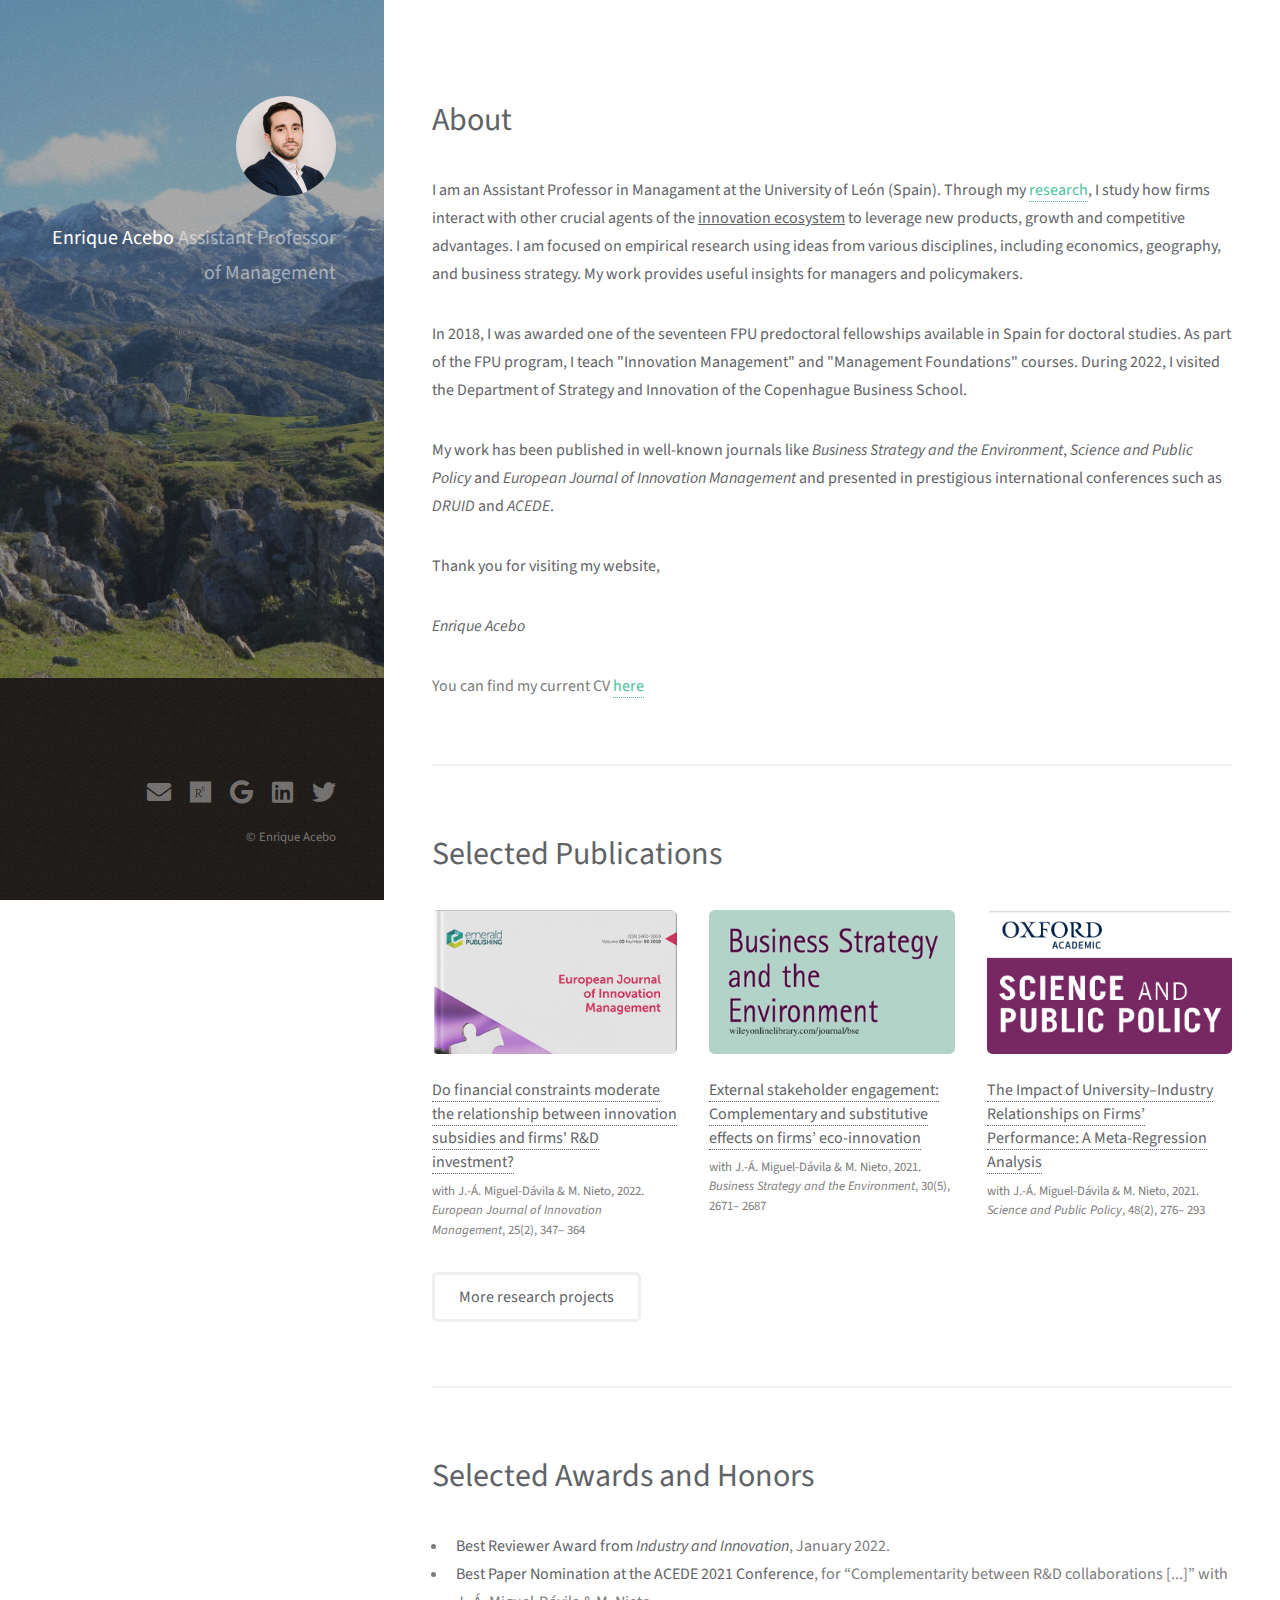
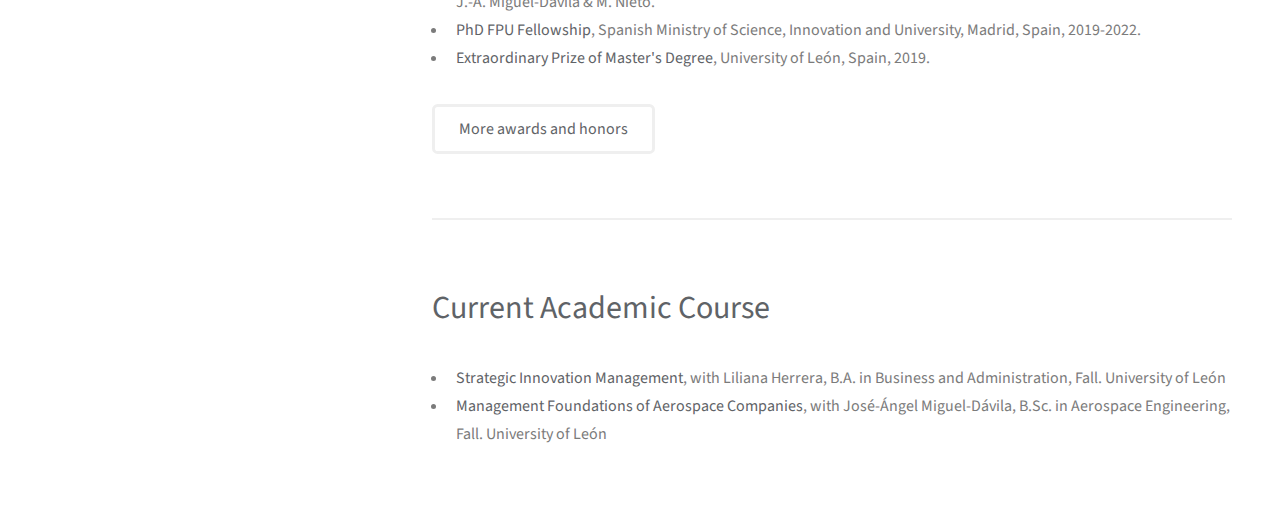
==== index.html @ 290b4e8b "test" ====
<!DOCTYPE HTML>
<!--
	Enrique Acebo's website
-->
<html>
	<head>
		<title>Enrique Acebo</title>
		<meta charset="utf-8" />
		<meta name="viewport" content="width=device-width, initial-scale=1, user-scalable=no" />
		<link rel="stylesheet" href="assets/css/main.css" />
		<meta name="google-site-verification" content="g1KPRmOjGbNd3PN791VLiEZr6ojhPoYkdKJZuO1dILE" />
	</head>

	<body class="is-preload">

		<!-- Header -->
			<header id="header">
				<div class="inner">
					<a href="#" class="image avatar"><img src="images/avatar.jpeg" alt="" /></a>
					<h1><strong>Enrique Acebo</strong><br />
						Assistant Professor of Management	</h1>
				</div>
<!--				  <nav>
						<ul style="list-style-type:none;">
					      <li><a href="#one"> About</a></li>
								<li><a href="#two"> Research</a></li>
								<li><a href="#three"> Awards</a></li>
								<li><a href="#four"> Teaching</a></li>
				    </ul>
				  </nav> -->
				</section>
			</header>

		<!-- API Almetrics-->
		<script type='text/javascript' src='https://d1bxh8uas1mnw7.cloudfront.net/assets/embed.js'>
		</script>

		<!-- Main -->
			<div id="main">

				<!-- One -->
					<section id="one">
						<h1>About</h1>
							<p><b>I am an <strong> Assistant Professor in Managament </strong>
								at the University of León (Spain).
								Through my <a href="research.html"> research</a>,
								I study how firms interact with other crucial agents of the
								<u>innovation ecosystem</u> to leverage new products,
								growth and competitive advantages. I am focused on
								empirical research using ideas from various disciplines,
								including economics, geography, and business strategy.
								My work provides useful insights for managers
								and policymakers.</p></b>

							<p><b>In 2018, I was awarded one of the seventeen FPU predoctoral
								fellowships available in Spain for doctoral studies.
								As part of the FPU program, I teach "Innovation Management"
								and "Management Foundations" courses.
								During 2022, I visited the Department of Strategy and
								Innovation of the Copenhague Business School.</p></b>

							<p><b>My work has been published in well-known journals like
								<i>Business Strategy and the Environment</i>,
								<i>Science and Public Policy</i> and
								<i>European Journal of Innovation Management</i> and
								presented in prestigious international conferences such as
								<i>DRUID</i> and <i>ACEDE</i>.</p></b>

							<p><b>Thank you for visiting my website,</p></b>
							<p></p>

							<p><strong><i>Enrique Acebo</i></strong></p>
							<p></p>

							<p>You can find my current CV
								<a href="documents/others/cv_Enrique_Acebo.pdf"> here</a>
							</p>

					</section>

				<!-- Two -->
					<section id="two">
						<h1>Selected Publications</h1>
						<div class="row">

							<article class="col-4 col-12-xsmall work-item">
									<img src="images/thumbs/ejim-318x187.png" class="image fit thumb" alt="" /></a>
								<h3><a href="https://doi.org/10.1108/EJIM-07-2020-0286">
									Do financial constraints moderate the relationship between
									innovation subsidies and firms' R&D investment?</a></h3>
								<p>with J.-Á. Miguel‐Dávila & M. Nieto, 2022.
								<i> European Journal of Innovation Management</i>,
								25(2), 347– 364
							</article>

							<article class="col-4 col-12-xsmall work-item">
								<img src="images/thumbs/bse-318x187.jpg" class="image fit thumb" alt="" /></a>
								<h3><a href="https://doi.org/10.1002/bse.2770">
								External stakeholder engagement: Complementary and substitutive
									effects on firms’ eco‐innovation</a></h3>
								<p>with J.-Á. Miguel‐Dávila & M. Nieto, 2021.
								<i> Business Strategy and the Environment</i>, 30(5), 2671– 2687
							</article>

							<article class="col-4 col-12-xsmall work-item">
									<img src="images/thumbs/spp-318x187.png" class="image fit thumb" alt="" /></a>
								<h3><a href="https://doi.org/10.1093/scipol/scab025">
									The Impact of University–Industry Relationships on Firms’
									Performance: A Meta-Regression Analysis</a></h3>
								<p>with J.-Á. Miguel‐Dávila & M. Nieto, 2021.
								<i> Science and Public Policy</i>, 48(2), 276– 293
							</article>

						</div>
						<ul class="actions">
							<li><a href="research.html" class="button"> More research projects</a></li>
						</ul>
					</section>

					<!-- THREE -->
					<section id="three">
						<h1>Selected Awards and Honors</h1>
						<ul>

							 <li><b>Best Reviewer Award from <i>Industry and Innovation</i></b>,
								 January 2022.</li>

								<li><b>Best Paper Nomination at the ACEDE 2021 Conference</b>,
									for “Complementarity between R&D collaborations [...]”
									with J.-Á. Miguel‐Dávila & M. Nieto.</li>

								<li><b>PhD FPU Fellowship</b>, Spanish Ministry of Science,
									Innovation and University, Madrid, Spain, 2019-2022.</li>

								<li><b>Extraordinary Prize of Master's Degree</b>,
									University of León, Spain, 2019.</li>

						</ul>
						<ul class="actions">
								<li><a href="awards.html" class="button"> More awards and honors</a></li>
						</ul>
					</section>

					<!-- FOUR -->
					<section id="four">
						<h1>Current Academic Course</h1>
						<ul>
							<li><b>Strategic Innovation Management</b>, with Liliana Herrera,
								B.A. in Business and Administration, Fall. University of León</li>
							<li><b>Management Foundations of Aerospace Companies</b>,
								with José-Ángel Miguel-Dávila, B.Sc. in Aerospace Engineering,
								Fall. University of León</li>
								<!--<ul class="actions">
								<li><a href="teaching.html" class="button"> More courses</a></li>
							</ul>-->
					</section>

		<!-- Footer -->
			<footer id="footer">
				<div class="inner">
					<ul class="icons">
						<li><a href="mailto:e.acebo@unileon.es" class="icon solid fa-envelope"><span class="label">Email</span></a></li>
						<li><a href="https://www.researchgate.net/profile/Enrique-Acebo" class="icon brands fa-researchgate"><span class="label">Researchgate</span></a></li>
						<li><a href="https://scholar.google.com/citations?user=7_JEALYAAAAJ&hl=en" class="icon brands fa-google"><span class="label">Google scholar</span></a></li>
						<li><a href="https://www.linkedin.com/in/eacebo?originalSubdomain=en" class="icon brands fa-linkedin"><span class="label">Linkedin</span></a></li>
						<li><a href="https://twitter.com/EnriqueAcebo_" class="icon brands fa-twitter"><span class="label">Twitter</span></a></li>
					</ul>
					<ul class="copyright">
						<li>&copy; Enrique Acebo</li>
					</ul>
				</div>

			</footer>

		<!-- Scripts -->
			<script src="assets/js/jquery.min.js"></script>
			<script src="assets/js/jquery.poptrox.min.js"></script>
			<script src="assets/js/browser.min.js"></script>
			<script src="assets/js/breakpoints.min.js"></script>
			<script src="assets/js/util.js"></script>
			<script src="assets/js/main.js"></script>

	</body>
</html>
---- assets/css/main.css ----
@import url("fontawesome-all.min.css");
@import url("https://fonts.googleapis.com/css?family=Source+Sans+Pro:400,400italic");

/*
	Strata by HTML5 UP
	html5up.net | @ajlkn
	Free for personal and commercial use under the CCA 3.0 license (html5up.net/license)
*/

html, body, div, span, applet, object,
iframe, h1, h2, h3, h4, h5, h6, p, blockquote,
pre, a, abbr, acronym, address, big, cite,
code, del, dfn, em, img, ins, kbd, q, s, samp,
small, strike, strong, sub, sup, tt, var, b,
u, i, center, dl, dt, dd, ol, ul, li, fieldset,
form, label, legend, table, caption, tbody,
tfoot, thead, tr, th, td, article, aside,
canvas, details, embed, figure, figcaption,
footer, header, hgroup, menu, nav, output, ruby,
section, summary, time, mark, audio, video {
	margin: 0;
	padding: 0;
	border: 0;
	font-size: 100%;
	font: inherit;
	vertical-align: baseline;}

article, aside, details, figcaption, figure,
footer, header, hgroup, menu, nav, section {
	display: block;}

body {
	line-height: 1;
}

ol, ul {
	list-style: none;
}

blockquote, q {
	quotes: none;
}

	blockquote:before, blockquote:after, q:before, q:after {
		content: '';
		content: none;
	}

table {
	border-collapse: collapse;
	border-spacing: 0;
}

body {
	-webkit-text-size-adjust: none;
}

mark {
	background-color: transparent;
	color: inherit;
}

input::-moz-focus-inner {
	border: 0;
	padding: 0;
}

input, select, textarea {
	-moz-appearance: none;
	-webkit-appearance: none;
	-ms-appearance: none;
	appearance: none;
}

/* Basic */

	html {
		box-sizing: border-box;
	}

	*, *:before, *:after {
		box-sizing: inherit;
	}

	body {
		background: #fff;
	}

		body.is-preload *, body.is-preload *:before, body.is-preload *:after {
			-moz-animation: none !important;
			-webkit-animation: none !important;
			-ms-animation: none !important;
			animation: none !important;
			-moz-transition: none !important;
			-webkit-transition: none !important;
			-ms-transition: none !important;
			transition: none !important;
		}

	body, input, select, textarea {
		color: #7b7b7b;
		font-family: "Source Sans Pro", Helvetica, sans-serif;
		font-size: 16pt;
		font-weight: 400;
		line-height: 1.75em;
	}

	a {
		-moz-transition: color 0.2s ease-in-out, border-color 0.2s ease-in-out;
		-webkit-transition: color 0.2s ease-in-out, border-color 0.2s ease-in-out;
		-ms-transition: color 0.2s ease-in-out, border-color 0.2s ease-in-out;
		transition: color 0.2s ease-in-out, border-color 0.2s ease-in-out;
		border-bottom: dotted 1px;
		color: #49bf9d;
		text-decoration: none;
	}

		a:hover {
			border-bottom-color: transparent;
			color: #49bf9d !important;
			text-decoration: none;
		}

	strong, b {
		color: #5f6367;
		font-weight: 400;
	}

	em, i {
		font-style: italic;
	}

	p {
		margin: 0 0 2em 0;
	}

	h1, h2, h3, h4, h5, h6 {
		color: #5f6367;
		font-weight: 400;
		line-height: 1em;
		margin: 0 0 1em 0;
	}

		h1 a, h2 a, h3 a, h4 a, h5 a, h6 a {
			color: inherit;
			text-decoration: none;
		}

	h1 {
		font-size: 2em;
		line-height: 1.5em;
	}

	h2 {
		font-size: 1.5em;
		line-height: 1.5em;
	}

	h3 {
		font-size: 1.25em;
		line-height: 1.5em;
	}

	h4 {
		font-size: 1.1em;
		line-height: 1.5em;
	}

	h5 {
		font-size: 0.9em;
		line-height: 1.5em;
	}

	h6 {
		font-size: 0.7em;
		line-height: 1.5em;
	}

	sub {
		font-size: 0.8em;
		position: relative;
		top: 0.5em;
	}

	sup {
		font-size: 0.8em;
		position: relative;
		top: -0.5em;
	}

	hr {
		border: 0;
		border-bottom: solid 2px #efefef;
		margin: 2em 0;
	}

		hr.major {
			margin: 3em 0;
		}

	blockquote {
		border-left: solid 6px #efefef;
		font-style: italic;
		margin: 0 0 2em 0;
		padding: 0.5em 0 0.5em 1.5em;
	}

	code {
		background: #f7f7f7;
		border-radius: 0.35em;
		border: solid 2px #efefef;
		font-family: "Courier New", monospace;
		font-size: 0.9em;
		margin: 0 0.25em;
		padding: 0.25em 0.65em;
	}

	pre {
		-webkit-overflow-scrolling: touch;
		font-family: "Courier New", monospace;
		font-size: 0.9em;
		margin: 0 0 2em 0;
	}

		pre code {
			display: block;
			line-height: 1.75em;
			padding: 1em 1.5em;
			overflow-x: auto;
		}

	.align-left {
		text-align: left;
	}

	.align-center {
		text-align: center;
	}

	.align-right {
		text-align: right;
	}

/* Container */

	.container {
		margin: 0 auto;
		max-width: calc(100% - 4em);
		width: 100%;
	}

		.container.xsmall {
			width: 25%;
		}

		.container.small {
			width: 50%;
		}

		.container.medium {
			width: 75%;
		}

		.container.large {
			width: 125%;
		}

		.container.xlarge {
			width: 150%;
		}

		.container.max {
			width: 100%;
		}

		@media screen and (max-width: 980px) {

			.container {
				width: 100% !important;
				max-width: 100% !important;
			}

		}

		@media screen and (max-width: 480px) {

			.container {
				max-width: calc(100% - 3em);
			}

		}

/* Row */

	.row {
		display: flex;
		flex-wrap: wrap;
		box-sizing: border-box;
		align-items: stretch;
	}

		.row > * {
			box-sizing: border-box;
		}

		.row.gtr-uniform > * > :last-child {
			margin-bottom: 0;
		}

		.row.aln-left {
			justify-content: flex-start;
		}

		.row.aln-center {
			justify-content: center;
		}

		.row.aln-right {
			justify-content: flex-end;
		}

		.row.aln-top {
			align-items: flex-start;
		}

		.row.aln-middle {
			align-items: center;
		}

		.row.aln-bottom {
			align-items: flex-end;
		}

		.row > .imp {
			order: -1;
		}

		.row > .col-1 {
			width: 8.33333%;
		}

		.row > .off-1 {
			margin-left: 8.33333%;
		}

		.row > .col-2 {
			width: 16.66667%;
		}

		.row > .off-2 {
			margin-left: 16.66667%;
		}

		.row > .col-3 {
			width: 25%;
		}

		.row > .off-3 {
			margin-left: 25%;
		}

		.row > .col-4 {
			width: 33.33333%;
		}

		.row > .off-4 {
			margin-left: 33.33333%;
		}

		.row > .col-5 {
			width: 41.66667%;
		}

		.row > .off-5 {
			margin-left: 41.66667%;
		}

		.row > .col-6 {
			width: 50%;
		}

		.row > .off-6 {
			margin-left: 50%;
		}

		.row > .col-7 {
			width: 58.33333%;
		}

		.row > .off-7 {
			margin-left: 58.33333%;
		}

		.row > .col-8 {
			width: 66.66667%;
		}

		.row > .off-8 {
			margin-left: 66.66667%;
		}

		.row > .col-9 {
			width: 75%;
		}

		.row > .off-9 {
			margin-left: 75%;
		}

		.row > .col-10 {
			width: 83.33333%;
		}

		.row > .off-10 {
			margin-left: 83.33333%;
		}

		.row > .col-11 {
			width: 91.66667%;
		}

		.row > .off-11 {
			margin-left: 91.66667%;
		}

		.row > .col-12 {
			width: 100%;
		}

		.row > .off-12 {
			margin-left: 100%;
		}

		.row.gtr-0 {
			margin-top: 0;
			margin-left: 0em;
		}

			.row.gtr-0 > * {
				padding: 0 0 0 0em;
			}

			.row.gtr-0.gtr-uniform {
				margin-top: 0em;
			}

				.row.gtr-0.gtr-uniform > * {
					padding-top: 0em;
				}

		.row.gtr-25 {
			margin-top: 0;
			margin-left: -0.625em;
		}

			.row.gtr-25 > * {
				padding: 0 0 0 0.625em;
			}

			.row.gtr-25.gtr-uniform {
				margin-top: -0.625em;
			}

				.row.gtr-25.gtr-uniform > * {
					padding-top: 0.625em;
				}

		.row.gtr-50 {
			margin-top: 0;
			margin-left: -1.25em;
		}

			.row.gtr-50 > * {
				padding: 0 0 0 1.25em;
			}

			.row.gtr-50.gtr-uniform {
				margin-top: -1.25em;
			}

				.row.gtr-50.gtr-uniform > * {
					padding-top: 1.25em;
				}

		.row {
			margin-top: 0;
			margin-left: -2.5em;
		}

			.row > * {
				padding: 0 0 0 2.5em;
			}

			.row.gtr-uniform {
				margin-top: -2.5em;
			}

				.row.gtr-uniform > * {
					padding-top: 2.5em;
				}

		.row.gtr-150 {
			margin-top: 0;
			margin-left: -3.75em;
		}

			.row.gtr-150 > * {
				padding: 0 0 0 3.75em;
			}

			.row.gtr-150.gtr-uniform {
				margin-top: -3.75em;
			}

				.row.gtr-150.gtr-uniform > * {
					padding-top: 3.75em;
				}

		.row.gtr-200 {
			margin-top: 0;
			margin-left: -5em;
		}

			.row.gtr-200 > * {
				padding: 0 0 0 5em;
			}

			.row.gtr-200.gtr-uniform {
				margin-top: -5em;
			}

				.row.gtr-200.gtr-uniform > * {
					padding-top: 5em;
				}

		@media screen and (max-width: 1800px) {

			.row {
				display: flex;
				flex-wrap: wrap;
				box-sizing: border-box;
				align-items: stretch;
			}

				.row > * {
					box-sizing: border-box;
				}

				.row.gtr-uniform > * > :last-child {
					margin-bottom: 0;
				}

				.row.aln-left {
					justify-content: flex-start;
				}

				.row.aln-center {
					justify-content: center;
				}

				.row.aln-right {
					justify-content: flex-end;
				}

				.row.aln-top {
					align-items: flex-start;
				}

				.row.aln-middle {
					align-items: center;
				}

				.row.aln-bottom {
					align-items: flex-end;
				}

				.row > .imp-xlarge {
					order: -1;
				}

				.row > .col-1-xlarge {
					width: 8.33333%;
				}

				.row > .off-1-xlarge {
					margin-left: 8.33333%;
				}

				.row > .col-2-xlarge {
					width: 16.66667%;
				}

				.row > .off-2-xlarge {
					margin-left: 16.66667%;
				}

				.row > .col-3-xlarge {
					width: 25%;
				}

				.row > .off-3-xlarge {
					margin-left: 25%;
				}

				.row > .col-4-xlarge {
					width: 33.33333%;
				}

				.row > .off-4-xlarge {
					margin-left: 33.33333%;
				}

				.row > .col-5-xlarge {
					width: 41.66667%;
				}

				.row > .off-5-xlarge {
					margin-left: 41.66667%;
				}

				.row > .col-6-xlarge {
					width: 50%;
				}

				.row > .off-6-xlarge {
					margin-left: 50%;
				}

				.row > .col-7-xlarge {
					width: 58.33333%;
				}

				.row > .off-7-xlarge {
					margin-left: 58.33333%;
				}

				.row > .col-8-xlarge {
					width: 66.66667%;
				}

				.row > .off-8-xlarge {
					margin-left: 66.66667%;
				}

				.row > .col-9-xlarge {
					width: 75%;
				}

				.row > .off-9-xlarge {
					margin-left: 75%;
				}

				.row > .col-10-xlarge {
					width: 83.33333%;
				}

				.row > .off-10-xlarge {
					margin-left: 83.33333%;
				}

				.row > .col-11-xlarge {
					width: 91.66667%;
				}

				.row > .off-11-xlarge {
					margin-left: 91.66667%;
				}

				.row > .col-12-xlarge {
					width: 100%;
				}

				.row > .off-12-xlarge {
					margin-left: 100%;
				}

				.row.gtr-0 {
					margin-top: 0;
					margin-left: 0em;
				}

					.row.gtr-0 > * {
						padding: 0 0 0 0em;
					}

					.row.gtr-0.gtr-uniform {
						margin-top: 0em;
					}

						.row.gtr-0.gtr-uniform > * {
							padding-top: 0em;
						}

				.row.gtr-25 {
					margin-top: 0;
					margin-left: -0.625em;
				}

					.row.gtr-25 > * {
						padding: 0 0 0 0.625em;
					}

					.row.gtr-25.gtr-uniform {
						margin-top: -0.625em;
					}

						.row.gtr-25.gtr-uniform > * {
							padding-top: 0.625em;
						}

				.row.gtr-50 {
					margin-top: 0;
					margin-left: -1.25em;
				}

					.row.gtr-50 > * {
						padding: 0 0 0 1.25em;
					}

					.row.gtr-50.gtr-uniform {
						margin-top: -1.25em;
					}

						.row.gtr-50.gtr-uniform > * {
							padding-top: 1.25em;
						}

				.row {
					margin-top: 0;
					margin-left: -2.5em;
				}

					.row > * {
						padding: 0 0 0 2.5em;
					}

					.row.gtr-uniform {
						margin-top: -2.5em;
					}

						.row.gtr-uniform > * {
							padding-top: 2.5em;
						}

				.row.gtr-150 {
					margin-top: 0;
					margin-left: -3.75em;
				}

					.row.gtr-150 > * {
						padding: 0 0 0 3.75em;
					}

					.row.gtr-150.gtr-uniform {
						margin-top: -3.75em;
					}

						.row.gtr-150.gtr-uniform > * {
							padding-top: 3.75em;
						}

				.row.gtr-200 {
					margin-top: 0;
					margin-left: -5em;
				}

					.row.gtr-200 > * {
						padding: 0 0 0 5em;
					}

					.row.gtr-200.gtr-uniform {
						margin-top: -5em;
					}

						.row.gtr-200.gtr-uniform > * {
							padding-top: 5em;
						}

		}

		@media screen and (max-width: 1280px) {

			.row {
				display: flex;
				flex-wrap: wrap;
				box-sizing: border-box;
				align-items: stretch;
			}

				.row > * {
					box-sizing: border-box;
				}

				.row.gtr-uniform > * > :last-child {
					margin-bottom: 0;
				}

				.row.aln-left {
					justify-content: flex-start;
				}

				.row.aln-center {
					justify-content: center;
				}

				.row.aln-right {
					justify-content: flex-end;
				}

				.row.aln-top {
					align-items: flex-start;
				}

				.row.aln-middle {
					align-items: center;
				}

				.row.aln-bottom {
					align-items: flex-end;
				}

				.row > .imp-large {
					order: -1;
				}

				.row > .col-1-large {
					width: 8.33333%;
				}

				.row > .off-1-large {
					margin-left: 8.33333%;
				}

				.row > .col-2-large {
					width: 16.66667%;
				}

				.row > .off-2-large {
					margin-left: 16.66667%;
				}

				.row > .col-3-large {
					width: 25%;
				}

				.row > .off-3-large {
					margin-left: 25%;
				}

				.row > .col-4-large {
					width: 33.33333%;
				}

				.row > .off-4-large {
					margin-left: 33.33333%;
				}

				.row > .col-5-large {
					width: 41.66667%;
				}

				.row > .off-5-large {
					margin-left: 41.66667%;
				}

				.row > .col-6-large {
					width: 50%;
				}

				.row > .off-6-large {
					margin-left: 50%;
				}

				.row > .col-7-large {
					width: 58.33333%;
				}

				.row > .off-7-large {
					margin-left: 58.33333%;
				}

				.row > .col-8-large {
					width: 66.66667%;
				}

				.row > .off-8-large {
					margin-left: 66.66667%;
				}

				.row > .col-9-large {
					width: 75%;
				}

				.row > .off-9-large {
					margin-left: 75%;
				}

				.row > .col-10-large {
					width: 83.33333%;
				}

				.row > .off-10-large {
					margin-left: 83.33333%;
				}

				.row > .col-11-large {
					width: 91.66667%;
				}

				.row > .off-11-large {
					margin-left: 91.66667%;
				}

				.row > .col-12-large {
					width: 100%;
				}

				.row > .off-12-large {
					margin-left: 100%;
				}

				.row.gtr-0 {
					margin-top: 0;
					margin-left: 0em;
				}

					.row.gtr-0 > * {
						padding: 0 0 0 0em;
					}

					.row.gtr-0.gtr-uniform {
						margin-top: 0em;
					}

						.row.gtr-0.gtr-uniform > * {
							padding-top: 0em;
						}

				.row.gtr-25 {
					margin-top: 0;
					margin-left: -0.5em;
				}

					.row.gtr-25 > * {
						padding: 0 0 0 0.5em;
					}

					.row.gtr-25.gtr-uniform {
						margin-top: -0.5em;
					}

						.row.gtr-25.gtr-uniform > * {
							padding-top: 0.5em;
						}

				.row.gtr-50 {
					margin-top: 0;
					margin-left: -1em;
				}

					.row.gtr-50 > * {
						padding: 0 0 0 1em;
					}

					.row.gtr-50.gtr-uniform {
						margin-top: -1em;
					}

						.row.gtr-50.gtr-uniform > * {
							padding-top: 1em;
						}

				.row {
					margin-top: 0;
					margin-left: -2em;
				}

					.row > * {
						padding: 0 0 0 2em;
					}

					.row.gtr-uniform {
						margin-top: -2em;
					}

						.row.gtr-uniform > * {
							padding-top: 2em;
						}

				.row.gtr-150 {
					margin-top: 0;
					margin-left: -3em;
				}

					.row.gtr-150 > * {
						padding: 0 0 0 3em;
					}

					.row.gtr-150.gtr-uniform {
						margin-top: -3em;
					}

						.row.gtr-150.gtr-uniform > * {
							padding-top: 3em;
						}

				.row.gtr-200 {
					margin-top: 0;
					margin-left: -4em;
				}

					.row.gtr-200 > * {
						padding: 0 0 0 4em;
					}

					.row.gtr-200.gtr-uniform {
						margin-top: -4em;
					}

						.row.gtr-200.gtr-uniform > * {
							padding-top: 4em;
						}

		}

		@media screen and (max-width: 980px) {

			.row {
				display: flex;
				flex-wrap: wrap;
				box-sizing: border-box;
				align-items: stretch;
			}

				.row > * {
					box-sizing: border-box;
				}

				.row.gtr-uniform > * > :last-child {
					margin-bottom: 0;
				}

				.row.aln-left {
					justify-content: flex-start;
				}

				.row.aln-center {
					justify-content: center;
				}

				.row.aln-right {
					justify-content: flex-end;
				}

				.row.aln-top {
					align-items: flex-start;
				}

				.row.aln-middle {
					align-items: center;
				}

				.row.aln-bottom {
					align-items: flex-end;
				}

				.row > .imp-medium {
					order: -1;
				}

				.row > .col-1-medium {
					width: 8.33333%;
				}

				.row > .off-1-medium {
					margin-left: 8.33333%;
				}

				.row > .col-2-medium {
					width: 16.66667%;
				}

				.row > .off-2-medium {
					margin-left: 16.66667%;
				}

				.row > .col-3-medium {
					width: 25%;
				}

				.row > .off-3-medium {
					margin-left: 25%;
				}

				.row > .col-4-medium {
					width: 33.33333%;
				}

				.row > .off-4-medium {
					margin-left: 33.33333%;
				}

				.row > .col-5-medium {
					width: 41.66667%;
				}

				.row > .off-5-medium {
					margin-left: 41.66667%;
				}

				.row > .col-6-medium {
					width: 50%;
				}

				.row > .off-6-medium {
					margin-left: 50%;
				}

				.row > .col-7-medium {
					width: 58.33333%;
				}

				.row > .off-7-medium {
					margin-left: 58.33333%;
				}

				.row > .col-8-medium {
					width: 66.66667%;
				}

				.row > .off-8-medium {
					margin-left: 66.66667%;
				}

				.row > .col-9-medium {
					width: 75%;
				}

				.row > .off-9-medium {
					margin-left: 75%;
				}

				.row > .col-10-medium {
					width: 83.33333%;
				}

				.row > .off-10-medium {
					margin-left: 83.33333%;
				}

				.row > .col-11-medium {
					width: 91.66667%;
				}

				.row > .off-11-medium {
					margin-left: 91.66667%;
				}

				.row > .col-12-medium {
					width: 100%;
				}

				.row > .off-12-medium {
					margin-left: 100%;
				}

				.row.gtr-0 {
					margin-top: 0;
					margin-left: 0em;
				}

					.row.gtr-0 > * {
						padding: 0 0 0 0em;
					}

					.row.gtr-0.gtr-uniform {
						margin-top: 0em;
					}

						.row.gtr-0.gtr-uniform > * {
							padding-top: 0em;
						}

				.row.gtr-25 {
					margin-top: 0;
					margin-left: -0.5em;
				}

					.row.gtr-25 > * {
						padding: 0 0 0 0.5em;
					}

					.row.gtr-25.gtr-uniform {
						margin-top: -0.5em;
					}

						.row.gtr-25.gtr-uniform > * {
							padding-top: 0.5em;
						}

				.row.gtr-50 {
					margin-top: 0;
					margin-left: -1em;
				}

					.row.gtr-50 > * {
						padding: 0 0 0 1em;
					}

					.row.gtr-50.gtr-uniform {
						margin-top: -1em;
					}

						.row.gtr-50.gtr-uniform > * {
							padding-top: 1em;
						}

				.row {
					margin-top: 0;
					margin-left: -2em;
				}

					.row > * {
						padding: 0 0 0 2em;
					}

					.row.gtr-uniform {
						margin-top: -2em;
					}

						.row.gtr-uniform > * {
							padding-top: 2em;
						}

				.row.gtr-150 {
					margin-top: 0;
					margin-left: -3em;
				}

					.row.gtr-150 > * {
						padding: 0 0 0 3em;
					}

					.row.gtr-150.gtr-uniform {
						margin-top: -3em;
					}

						.row.gtr-150.gtr-uniform > * {
							padding-top: 3em;
						}

				.row.gtr-200 {
					margin-top: 0;
					margin-left: -4em;
				}

					.row.gtr-200 > * {
						padding: 0 0 0 4em;
					}

					.row.gtr-200.gtr-uniform {
						margin-top: -4em;
					}

						.row.gtr-200.gtr-uniform > * {
							padding-top: 4em;
						}

		}

		@media screen and (max-width: 736px) {

			.row {
				display: flex;
				flex-wrap: wrap;
				box-sizing: border-box;
				align-items: stretch;
			}

				.row > * {
					box-sizing: border-box;
				}

				.row.gtr-uniform > * > :last-child {
					margin-bottom: 0;
				}

				.row.aln-left {
					justify-content: flex-start;
				}

				.row.aln-center {
					justify-content: center;
				}

				.row.aln-right {
					justify-content: flex-end;
				}

				.row.aln-top {
					align-items: flex-start;
				}

				.row.aln-middle {
					align-items: center;
				}

				.row.aln-bottom {
					align-items: flex-end;
				}

				.row > .imp-small {
					order: -1;
				}

				.row > .col-1-small {
					width: 8.33333%;
				}

				.row > .off-1-small {
					margin-left: 8.33333%;
				}

				.row > .col-2-small {
					width: 16.66667%;
				}

				.row > .off-2-small {
					margin-left: 16.66667%;
				}

				.row > .col-3-small {
					width: 25%;
				}

				.row > .off-3-small {
					margin-left: 25%;
				}

				.row > .col-4-small {
					width: 33.33333%;
				}

				.row > .off-4-small {
					margin-left: 33.33333%;
				}

				.row > .col-5-small {
					width: 41.66667%;
				}

				.row > .off-5-small {
					margin-left: 41.66667%;
				}

				.row > .col-6-small {
					width: 50%;
				}

				.row > .off-6-small {
					margin-left: 50%;
				}

				.row > .col-7-small {
					width: 58.33333%;
				}

				.row > .off-7-small {
					margin-left: 58.33333%;
				}

				.row > .col-8-small {
					width: 66.66667%;
				}

				.row > .off-8-small {
					margin-left: 66.66667%;
				}

				.row > .col-9-small {
					width: 75%;
				}

				.row > .off-9-small {
					margin-left: 75%;
				}

				.row > .col-10-small {
					width: 83.33333%;
				}

				.row > .off-10-small {
					margin-left: 83.33333%;
				}

				.row > .col-11-small {
					width: 91.66667%;
				}

				.row > .off-11-small {
					margin-left: 91.66667%;
				}

				.row > .col-12-small {
					width: 100%;
				}

				.row > .off-12-small {
					margin-left: 100%;
				}

				.row.gtr-0 {
					margin-top: 0;
					margin-left: 0em;
				}

					.row.gtr-0 > * {
						padding: 0 0 0 0em;
					}

					.row.gtr-0.gtr-uniform {
						margin-top: 0em;
					}

						.row.gtr-0.gtr-uniform > * {
							padding-top: 0em;
						}

				.row.gtr-25 {
					margin-top: 0;
					margin-left: -0.375em;
				}

					.row.gtr-25 > * {
						padding: 0 0 0 0.375em;
					}

					.row.gtr-25.gtr-uniform {
						margin-top: -0.375em;
					}

						.row.gtr-25.gtr-uniform > * {
							padding-top: 0.375em;
						}

				.row.gtr-50 {
					margin-top: 0;
					margin-left: -0.75em;
				}

					.row.gtr-50 > * {
						padding: 0 0 0 0.75em;
					}

					.row.gtr-50.gtr-uniform {
						margin-top: -0.75em;
					}

						.row.gtr-50.gtr-uniform > * {
							padding-top: 0.75em;
						}

				.row {
					margin-top: 0;
					margin-left: -1.5em;
				}

					.row > * {
						padding: 0 0 0 1.5em;
					}

					.row.gtr-uniform {
						margin-top: -1.5em;
					}

						.row.gtr-uniform > * {
							padding-top: 1.5em;
						}

				.row.gtr-150 {
					margin-top: 0;
					margin-left: -2.25em;
				}

					.row.gtr-150 > * {
						padding: 0 0 0 2.25em;
					}

					.row.gtr-150.gtr-uniform {
						margin-top: -2.25em;
					}

						.row.gtr-150.gtr-uniform > * {
							padding-top: 2.25em;
						}

				.row.gtr-200 {
					margin-top: 0;
					margin-left: -3em;
				}

					.row.gtr-200 > * {
						padding: 0 0 0 3em;
					}

					.row.gtr-200.gtr-uniform {
						margin-top: -3em;
					}

						.row.gtr-200.gtr-uniform > * {
							padding-top: 3em;
						}

		}

		@media screen and (max-width: 480px) {

			.row {
				display: flex;
				flex-wrap: wrap;
				box-sizing: border-box;
				align-items: stretch;
			}

				.row > * {
					box-sizing: border-box;
				}

				.row.gtr-uniform > * > :last-child {
					margin-bottom: 0;
				}

				.row.aln-left {
					justify-content: flex-start;
				}

				.row.aln-center {
					justify-content: center;
				}

				.row.aln-right {
					justify-content: flex-end;
				}

				.row.aln-top {
					align-items: flex-start;
				}

				.row.aln-middle {
					align-items: center;
				}

				.row.aln-bottom {
					align-items: flex-end;
				}

				.row > .imp-xsmall {
					order: -1;
				}

				.row > .col-1-xsmall {
					width: 8.33333%;
				}

				.row > .off-1-xsmall {
					margin-left: 8.33333%;
				}

				.row > .col-2-xsmall {
					width: 16.66667%;
				}

				.row > .off-2-xsmall {
					margin-left: 16.66667%;
				}

				.row > .col-3-xsmall {
					width: 25%;
				}

				.row > .off-3-xsmall {
					margin-left: 25%;
				}

				.row > .col-4-xsmall {
					width: 33.33333%;
				}

				.row > .off-4-xsmall {
					margin-left: 33.33333%;
				}

				.row > .col-5-xsmall {
					width: 41.66667%;
				}

				.row > .off-5-xsmall {
					margin-left: 41.66667%;
				}

				.row > .col-6-xsmall {
					width: 50%;
				}

				.row > .off-6-xsmall {
					margin-left: 50%;
				}

				.row > .col-7-xsmall {
					width: 58.33333%;
				}

				.row > .off-7-xsmall {
					margin-left: 58.33333%;
				}

				.row > .col-8-xsmall {
					width: 66.66667%;
				}

				.row > .off-8-xsmall {
					margin-left: 66.66667%;
				}

				.row > .col-9-xsmall {
					width: 75%;
				}

				.row > .off-9-xsmall {
					margin-left: 75%;
				}

				.row > .col-10-xsmall {
					width: 83.33333%;
				}

				.row > .off-10-xsmall {
					margin-left: 83.33333%;
				}

				.row > .col-11-xsmall {
					width: 91.66667%;
				}

				.row > .off-11-xsmall {
					margin-left: 91.66667%;
				}

				.row > .col-12-xsmall {
					width: 100%;
				}

				.row > .off-12-xsmall {
					margin-left: 100%;
				}

				.row.gtr-0 {
					margin-top: 0;
					margin-left: 0em;
				}

					.row.gtr-0 > * {
						padding: 0 0 0 0em;
					}

					.row.gtr-0.gtr-uniform {
						margin-top: 0em;
					}

						.row.gtr-0.gtr-uniform > * {
							padding-top: 0em;
						}

				.row.gtr-25 {
					margin-top: 0;
					margin-left: -0.375em;
				}

					.row.gtr-25 > * {
						padding: 0 0 0 0.375em;
					}

					.row.gtr-25.gtr-uniform {
						margin-top: -0.375em;
					}

						.row.gtr-25.gtr-uniform > * {
							padding-top: 0.375em;
						}

				.row.gtr-50 {
					margin-top: 0;
					margin-left: -0.75em;
				}

					.row.gtr-50 > * {
						padding: 0 0 0 0.75em;
					}

					.row.gtr-50.gtr-uniform {
						margin-top: -0.75em;
					}

						.row.gtr-50.gtr-uniform > * {
							padding-top: 0.75em;
						}

				.row {
					margin-top: 0;
					margin-left: -1.5em;
				}

					.row > * {
						padding: 0 0 0 1.5em;
					}

					.row.gtr-uniform {
						margin-top: -1.5em;
					}

						.row.gtr-uniform > * {
							padding-top: 1.5em;
						}

				.row.gtr-150 {
					margin-top: 0;
					margin-left: -2.25em;
				}

					.row.gtr-150 > * {
						padding: 0 0 0 2.25em;
					}

					.row.gtr-150.gtr-uniform {
						margin-top: -2.25em;
					}

						.row.gtr-150.gtr-uniform > * {
							padding-top: 2.25em;
						}

				.row.gtr-200 {
					margin-top: 0;
					margin-left: -3em;
				}

					.row.gtr-200 > * {
						padding: 0 0 0 3em;
					}

					.row.gtr-200.gtr-uniform {
						margin-top: -3em;
					}

						.row.gtr-200.gtr-uniform > * {
							padding-top: 3em;
						}

		}

/* Section/Article */

	section.special, article.special {
		text-align: center;
	}

	header p {
		color: #b2b2b2;
		position: relative;
		margin: 0 0 1.5em 0;
	}

	header h2 + p {
		font-size: 1.25em;
		margin-top: -1em;
		line-height: 1.5em;
	}

	header h3 + p {
		font-size: 1.1em;
		margin-top: -0.8em;
		line-height: 1.5em;
	}

	header h4 + p,
	header h5 + p,
	header h6 + p {
		font-size: 0.9em;
		margin-top: -0.6em;
		line-height: 1.5em;
	}

	header.major h2 {
		font-size: 2em;
	}

/* Form */

	form {
		margin: 0 0 2em 0;
	}

	label {
		color: #5f6367;
		display: block;
		font-size: 0.9em;
		font-weight: 400;
		margin: 0 0 1em 0;
	}

	input[type="text"],
	input[type="password"],
	input[type="email"],
	select,
	textarea {
		-moz-appearance: none;
		-webkit-appearance: none;
		-ms-appearance: none;
		appearance: none;
		background: #f7f7f7;
		border-radius: 0.35em;
		border: solid 2px transparent;
		color: inherit;
		display: block;
		outline: 0;
		padding: 0 0.75em;
		text-decoration: none;
		width: 100%;
	}

		input[type="text"]:invalid,
		input[type="password"]:invalid,
		input[type="email"]:invalid,
		select:invalid,
		textarea:invalid {
			box-shadow: none;
		}

		input[type="text"]:focus,
		input[type="password"]:focus,
		input[type="email"]:focus,
		select:focus,
		textarea:focus {
			border-color: #49bf9d;
		}

	select {
		background-image: url("data:image/svg+xml;charset=utf8,%3Csvg xmlns='http://www.w3.org/2000/svg' width='40' height='40' preserveAspectRatio='none' viewBox='0 0 40 40'%3E%3Cpath d='M9.4,12.3l10.4,10.4l10.4-10.4c0.2-0.2,0.5-0.4,0.9-0.4c0.3,0,0.6,0.1,0.9,0.4l3.3,3.3c0.2,0.2,0.4,0.5,0.4,0.9 c0,0.4-0.1,0.6-0.4,0.9L20.7,31.9c-0.2,0.2-0.5,0.4-0.9,0.4c-0.3,0-0.6-0.1-0.9-0.4L4.3,17.3c-0.2-0.2-0.4-0.5-0.4-0.9 c0-0.4,0.1-0.6,0.4-0.9l3.3-3.3c0.2-0.2,0.5-0.4,0.9-0.4S9.1,12.1,9.4,12.3z' fill='%23dfdfdf' /%3E%3C/svg%3E");
		background-size: 1.25rem;
		background-repeat: no-repeat;
		background-position: calc(100% - 1rem) center;
		height: 2.75em;
		padding-right: 2.75em;
		text-overflow: ellipsis;
	}

		select option {
			color: #5f6367;
			background: #fff;
		}

		select:focus::-ms-value {
			background-color: transparent;
		}

		select::-ms-expand {
			display: none;
		}

	input[type="text"],
	input[type="password"],
	input[type="email"],
	select {
		height: 2.75em;
	}

	textarea {
		padding: 0.75em;
	}

	input[type="checkbox"],
	input[type="radio"] {
		-moz-appearance: none;
		-webkit-appearance: none;
		-ms-appearance: none;
		appearance: none;
		display: block;
		float: left;
		margin-right: -2em;
		opacity: 0;
		width: 1em;
		z-index: -1;
	}

		input[type="checkbox"] + label,
		input[type="radio"] + label {
			text-decoration: none;
			color: #7b7b7b;
			cursor: pointer;
			display: inline-block;
			font-size: 1em;
			font-weight: 400;
			padding-left: 2.4em;
			padding-right: 0.75em;
			position: relative;
		}

			input[type="checkbox"] + label:before,
			input[type="radio"] + label:before {
				-moz-osx-font-smoothing: grayscale;
				-webkit-font-smoothing: antialiased;
				display: inline-block;
				font-style: normal;
				font-variant: normal;
				text-rendering: auto;
				line-height: 1;
				text-transform: none !important;
				font-family: 'Font Awesome 5 Free';
				font-weight: 900;
			}

			input[type="checkbox"] + label:before,
			input[type="radio"] + label:before {
				background: #f7f7f7;
				border-radius: 0.35em;
				border: solid 2px transparent;
				content: '';
				display: inline-block;
				font-size: 0.8em;
				height: 2.0625em;
				left: 0;
				line-height: 1.85625em;
				position: absolute;
				text-align: center;
				top: 0;
				width: 2.0625em;
			}

		input[type="checkbox"]:checked + label:before,
		input[type="radio"]:checked + label:before {
			background: #5f6367;
			border-color: #5f6367;
			color: #fff;
			content: '\f00c';
		}

		input[type="checkbox"]:focus + label:before,
		input[type="radio"]:focus + label:before {
			border-color: #49bf9d;
		}

	input[type="checkbox"] + label:before {
		border-radius: 0.35em;
	}

	input[type="radio"] + label:before {
		border-radius: 100%;
	}

	::-webkit-input-placeholder {
		color: #b2b2b2 !important;
		opacity: 1.0;
	}

	:-moz-placeholder {
		color: #b2b2b2 !important;
		opacity: 1.0;
	}

	::-moz-placeholder {
		color: #b2b2b2 !important;
		opacity: 1.0;
	}

	:-ms-input-placeholder {
		color: #b2b2b2 !important;
		opacity: 1.0;
	}

/* Box */

	.box {
		border-radius: 0.35em;
		border: solid 2px #efefef;
		margin-bottom: 2em;
		padding: 1.5em;
	}

		.box > :last-child,
		.box > :last-child > :last-child,
		.box > :last-child > :last-child > :last-child {
			margin-bottom: 0;
		}

		.box.alt {
			border: 0;
			border-radius: 0;
			padding: 0;
		}

/* Icon */

	.icon {
		text-decoration: none;
		border-bottom: none;
		position: relative;
	}

		.icon:before {
			-moz-osx-font-smoothing: grayscale;
			-webkit-font-smoothing: antialiased;
			display: inline-block;
			font-style: normal;
			font-variant: normal;
			text-rendering: auto;
			line-height: 1;
			text-transform: none !important;
			font-family: 'Font Awesome 5 Free';
			font-weight: 400;
		}

		.icon > .label {
			display: none;
		}

		.icon:before {
			line-height: inherit;
		}

		.icon.solid:before {
			font-weight: 900;
		}

		.icon.brands:before {
			font-family: 'Font Awesome 5 Brands';
		}

/* Image */

	.image {
		border-radius: 0.35em;
		border: 0;
		display: inline-block;
		position: relative;
	}

		.image:before {
			-moz-transition: opacity 0.2s ease-in-out;
			-webkit-transition: opacity 0.2s ease-in-out;
			-ms-transition: opacity 0.2s ease-in-out;
			transition: opacity 0.2s ease-in-out;
			background: url("images/overlay.png");
			border-radius: 0.35em;
			content: '';
			display: block;
			height: 100%;
			left: 0;
			opacity: 0.5;
			position: absolute;
			top: 0;
			width: 100%;
		}

		.image.thumb {
			text-align: center;
		}

			.image.thumb:after {
				-moz-transition: opacity 0.2s ease-in-out;
				-webkit-transition: opacity 0.2s ease-in-out;
				-ms-transition: opacity 0.2s ease-in-out;
				transition: opacity 0.2s ease-in-out;
				border-radius: 0.35em;
				border: solid 3px rgba(255, 255, 255, 0.5);
				color: #fff;
				content: 'View';
				display: inline-block;
				font-size: 0.8em;
				font-weight: 400;
				left: 50%;
				line-height: 2.25em;
				margin: -1.25em 0 0 -3em;
				opacity: 0;
				padding: 0 1.5em;
				position: absolute;
				text-align: center;
				text-decoration: none;
				top: 50%;
				white-space: nowrap;
			}

			.image.thumb:hover:after {
				opacity: 1.0;
			}

			.image.thumb:hover:before {
				background: url("images/overlay.png"), url("images/overlay.png");
				opacity: 1.0;
			}

		.image img {
			border-radius: 0.35em;
			display: block;
		}

		.image.left {
			float: left;
			margin: 0 1.5em 1em 0;
			top: 0.25em;
		}

		.image.right {
			float: right;
			margin: 0 0 1em 1.5em;
			top: 0.25em;
		}

		.image.left, .image.right {
			max-width: 40%;
		}

			.image.left img, .image.right img {
				width: 100%;
			}

		.image.fit {
			display: block;
			margin: 0 0 2em 0;
			width: 100%;
		}

			.image.fit img {
				width: 100%;
			}

		.image.avatar {
			border-radius: 100%;
		}

			.image.avatar:before {
				display: none;
			}

			.image.avatar img {
				border-radius: 100%;
				width: 100%;
			}

/* List */

	ol {
		list-style: decimal;
		margin: 0 0 2em 0;
		padding-left: 1.25em;
	}

		ol li {
			padding-left: 0.25em;
		}

	ul {
		list-style: disc;
		margin: 0 0 2em 0;
		padding-left: 1em;
	}

		ul li {
			padding-left: 0.5em;
		}

		ul.alt {
			list-style: none;
			padding-left: 0;
		}

			ul.alt li {
				border-top: solid 2px #efefef;
				padding: 0.5em 0;
			}

				ul.alt li:first-child {
					border-top: 0;
					padding-top: 0;
				}

	dl {
		margin: 0 0 2em 0;
	}

/* Icons */

	ul.icons {
		cursor: default;
		list-style: none;
		padding-left: 0;
	}

		ul.icons li {
			display: inline-block;
			padding: 0 1em 0 0;
		}

			ul.icons li:last-child {
				padding-right: 0;
			}

			ul.icons li .icon:before {
				font-size: 1.5em;
			}

/* Labeled Icons */

	ul.labeled-icons {
		list-style: none;
		padding: 0;
	}

		ul.labeled-icons li {
			line-height: 1.75em;
			margin: 1.5em 0 0 0;
			padding-left: 2.25em;
			position: relative;
		}

			ul.labeled-icons li:first-child {
				margin-top: 0;
			}

			ul.labeled-icons li a {
				color: inherit;
			}

			ul.labeled-icons li h3 {
				color: #b2b2b2;
				left: 0;
				position: absolute;
				text-align: center;
				top: 0;
				width: 1em;
			}

/* Actions */

	ul.actions {
		display: -moz-flex;
		display: -webkit-flex;
		display: -ms-flex;
		display: flex;
		cursor: default;
		list-style: none;
		margin-left: -1em;
		padding-left: 0;
	}

		ul.actions li {
			padding: 0 0 0 1em;
			vertical-align: middle;
		}

		ul.actions.special {
			-moz-justify-content: center;
			-webkit-justify-content: center;
			-ms-justify-content: center;
			justify-content: center;
			width: 100%;
			margin-left: 0;
		}

			ul.actions.special li:first-child {
				padding-left: 0;
			}

		ul.actions.stacked {
			-moz-flex-direction: column;
			-webkit-flex-direction: column;
			-ms-flex-direction: column;
			flex-direction: column;
			margin-left: 0;
		}

			ul.actions.stacked li {
				padding: 1.3em 0 0 0;
			}

				ul.actions.stacked li:first-child {
					padding-top: 0;
				}

		ul.actions.fit {
			width: calc(100% + 1em);
		}

			ul.actions.fit li {
				-moz-flex-grow: 1;
				-webkit-flex-grow: 1;
				-ms-flex-grow: 1;
				flex-grow: 1;
				-moz-flex-shrink: 1;
				-webkit-flex-shrink: 1;
				-ms-flex-shrink: 1;
				flex-shrink: 1;
				width: 100%;
			}

				ul.actions.fit li > * {
					width: 100%;
				}

			ul.actions.fit.stacked {
				width: 100%;
			}

		@media screen and (max-width: 480px) {

			ul.actions:not(.fixed) {
				-moz-flex-direction: column;
				-webkit-flex-direction: column;
				-ms-flex-direction: column;
				flex-direction: column;
				margin-left: 0;
				width: 100% !important;
			}

				ul.actions:not(.fixed) li {
					-moz-flex-grow: 1;
					-webkit-flex-grow: 1;
					-ms-flex-grow: 1;
					flex-grow: 1;
					-moz-flex-shrink: 1;
					-webkit-flex-shrink: 1;
					-ms-flex-shrink: 1;
					flex-shrink: 1;
					padding: 1em 0 0 0;
					text-align: center;
					width: 100%;
				}

					ul.actions:not(.fixed) li > * {
						width: 100%;
					}

					ul.actions:not(.fixed) li:first-child {
						padding-top: 0;
					}

					ul.actions:not(.fixed) li input[type="submit"],
					ul.actions:not(.fixed) li input[type="reset"],
					ul.actions:not(.fixed) li input[type="button"],
					ul.actions:not(.fixed) li button,
					ul.actions:not(.fixed) li .button {
						width: 100%;
					}

						ul.actions:not(.fixed) li input[type="submit"].icon:before,
						ul.actions:not(.fixed) li input[type="reset"].icon:before,
						ul.actions:not(.fixed) li input[type="button"].icon:before,
						ul.actions:not(.fixed) li button.icon:before,
						ul.actions:not(.fixed) li .button.icon:before {
							margin-left: -0.5em;
						}

		}

/* Table */

	.table-wrapper {
		-webkit-overflow-scrolling: touch;
		overflow-x: auto;
	}

	table {
		margin: 0 0 2em 0;
		width: 100%;
	}

		table tbody tr {
			border: solid 1px #efefef;
			border-left: 0;
			border-right: 0;
		}

			table tbody tr:nth-child(2n + 1) {
				background-color: #f7f7f7;
			}

		table td {
			padding: 0.75em 0.75em;
		}

		table th {
			color: #5f6367;
			font-size: 0.9em;
			font-weight: 400;
			padding: 0 0.75em 0.75em 0.75em;
			text-align: left;
		}

		table thead {
			border-bottom: solid 2px #efefef;
		}

		table tfoot {
			border-top: solid 2px #efefef;
		}

		table.alt {
			border-collapse: separate;
		}

			table.alt tbody tr td {
				border: solid 2px #efefef;
				border-left-width: 0;
				border-top-width: 0;
			}

				table.alt tbody tr td:first-child {
					border-left-width: 2px;
				}

			table.alt tbody tr:first-child td {
				border-top-width: 2px;
			}

			table.alt thead {
				border-bottom: 0;
			}

			table.alt tfoot {
				border-top: 0;
			}

/* Button */

	input[type="submit"],
	input[type="reset"],
	input[type="button"],
	.button {
		-moz-appearance: none;
		-webkit-appearance: none;
		-ms-appearance: none;
		appearance: none;
		-moz-transition: background-color 0.2s ease-in-out, color 0.2s ease-in-out, border-color 0.2s ease-in-out;
		-webkit-transition: background-color 0.2s ease-in-out, color 0.2s ease-in-out, border-color 0.2s ease-in-out;
		-ms-transition: background-color 0.2s ease-in-out, color 0.2s ease-in-out, border-color 0.2s ease-in-out;
		transition: background-color 0.2s ease-in-out, color 0.2s ease-in-out, border-color 0.2s ease-in-out;
		background-color: transparent;
		border-radius: 0.35em;
		border: solid 3px #efefef;
		color: #5f6367 !important;
		cursor: pointer;
		display: inline-block;
		font-weight: 400;
		height: 3.15em;
		height: calc(2.75em + 6px);
		line-height: 2.75em;
		min-width: 10em;
		padding: 0 1.5em;
		text-align: center;
		text-decoration: none;
		white-space: nowrap;
	}

		input[type="submit"]:hover,
		input[type="reset"]:hover,
		input[type="button"]:hover,
		.button:hover {
			border-color: #49bf9d;
			color: #49bf9d !important;
		}

		input[type="submit"]:active,
		input[type="reset"]:active,
		input[type="button"]:active,
		.button:active {
			background-color: rgba(73, 191, 157, 0.1);
			border-color: #49bf9d;
			color: #49bf9d !important;
		}

		input[type="submit"].icon,
		input[type="reset"].icon,
		input[type="button"].icon,
		.button.icon {
			padding-left: 1.35em;
		}

			input[type="submit"].icon:before,
			input[type="reset"].icon:before,
			input[type="button"].icon:before,
			.button.icon:before {
				margin-right: 0.5em;
			}

		input[type="submit"].fit,
		input[type="reset"].fit,
		input[type="button"].fit,
		.button.fit {
			min-width: 0;
			width: 100%;
		}

		input[type="submit"].small,
		input[type="reset"].small,
		input[type="button"].small,
		.button.small {
			font-size: 0.8em;
		}

		input[type="submit"].large,
		input[type="reset"].large,
		input[type="button"].large,
		.button.large {
			font-size: 1.35em;
		}

		input[type="submit"].primary,
		input[type="reset"].primary,
		input[type="button"].primary,
		.button.primary {
			background-color: #49bf9d;
			border-color: #49bf9d;
			color: #ffffff !important;
		}

			input[type="submit"].primary:hover,
			input[type="reset"].primary:hover,
			input[type="button"].primary:hover,
			.button.primary:hover {
				background-color: #5cc6a7;
				border-color: #5cc6a7;
			}

			input[type="submit"].primary:active,
			input[type="reset"].primary:active,
			input[type="button"].primary:active,
			.button.primary:active {
				background-color: #3eb08f;
				border-color: #3eb08f;
			}

		input[type="submit"].disabled, input[type="submit"]:disabled,
		input[type="reset"].disabled,
		input[type="reset"]:disabled,
		input[type="button"].disabled,
		input[type="button"]:disabled,
		.button.disabled,
		.button:disabled {
			background-color: #e7e7e7 !important;
			border-color: #e7e7e7 !important;
			color: #b2b2b2 !important;
			cursor: default;
		}

/* Work Item */

	.work-item {
		margin: 0 0 2em 0;
	}

		.work-item .image {
			margin: 0 0 1.5em 0;
		}

		.work-item h3 {
			font-size: 1em;
			margin: 0 0 0.5em 0;
		}

		.work-item p {
			font-size: 0.8em;
			line-height: 1.5em;
			margin: 0;
		}

/* Header */

	#header {
		display: -moz-flex;
		display: -webkit-flex;
		display: -ms-flex;
		display: flex;
		-moz-flex-direction: column;
		-webkit-flex-direction: column;
		-ms-flex-direction: column;
		flex-direction: column;
		-moz-align-items: -moz-flex-end;
		-webkit-align-items: -webkit-flex-end;
		-ms-align-items: -ms-flex-end;
		align-items: flex-end;
		-moz-justify-content: space-between;
		-webkit-justify-content: space-between;
		-ms-justify-content: space-between;
		justify-content: space-between;
		background-color: #1f1815;
		background-attachment: scroll,								scroll;
		background-image: url("images/overlay.png"), url("../../images/bg.jpg");
		background-position: top left,							top left;
		background-repeat: repeat,								no-repeat;
		background-size: auto,								150%;
		color: rgba(255, 255, 255, 0.5);
		height: 100%;
		left: 0;
		padding: 8em 4em;
		position: fixed;
		text-align: right;
		top: 0;
		width: 35%;
	}

		#header > * {
			-moz-flex-shrink: 0;
			-webkit-flex-shrink: 0;
			-ms-flex-shrink: 0;
			flex-shrink: 0;
			width: 100%;
		}

		#header > .inner {
			-moz-flex-grow: 1;
			-webkit-flex-grow: 1;
			-ms-flex-grow: 1;
			flex-grow: 1;
			margin: 0 0 2em 0;
		}

		#header strong, #header b {
			color: #ffffff;
		}

		#header h2, #header h3, #header h4, #header h5, #header h6 {
			color: #ffffff;
		}

		#header h1 {
			color: rgba(255, 255, 255, 0.5);
			font-size: 1.35em;
			line-height: 1.75em;
			margin: 0;
		}

		#header .image.avatar {
			margin: 0 0 1em 0;
			width: 6.25em;
		}

/* Footer */

	#footer .icons {
		margin: 1em 0 0 0;
	}

		#footer .icons a {
			color: rgba(255, 255, 255, 0.4);
		}

	#footer .copyright {
		color: rgba(255, 255, 255, 0.4);
		font-size: 0.8em;
		list-style: none;
		margin: 1em 0 0 0;
		padding: 0;
	}

		#footer .copyright li {
			border-left: solid 1px rgba(255, 255, 255, 0.25);
			display: inline-block;
			line-height: 1em;
			margin-left: 0.75em;
			padding-left: 0.75em;
		}

			#footer .copyright li:first-child {
				border-left: 0;
				margin-left: 0;
				padding-left: 0;
			}

			#footer .copyright li a {
				color: inherit;
			}

/* Main */

	#main {
		margin-left: 35%;
		max-width: 54em;
		padding: 8em 4em 4em 4em;
		width: calc(100% - 35%);
	}

		#main > section {
			border-top: solid 2px #efefef;
			margin: 4em 0 0 0;
			padding: 4em 0 0 0;
		}

			#main > section:first-child {
				border-top: 0;
				margin-top: 0;
				padding-top: 0;
			}

/* Poptrox */

	@-moz-keyframes spin {
		0% {
			-moz-transform: rotate(0deg);
			-webkit-transform: rotate(0deg);
			-ms-transform: rotate(0deg);
			transform: rotate(0deg);
		}

		100% {
			-moz-transform: rotate(360deg);
			-webkit-transform: rotate(360deg);
			-ms-transform: rotate(360deg);
			transform: rotate(360deg);
		}
	}

	@-webkit-keyframes spin {
		0% {
			-moz-transform: rotate(0deg);
			-webkit-transform: rotate(0deg);
			-ms-transform: rotate(0deg);
			transform: rotate(0deg);
		}

		100% {
			-moz-transform: rotate(360deg);
			-webkit-transform: rotate(360deg);
			-ms-transform: rotate(360deg);
			transform: rotate(360deg);
		}
	}

	@-ms-keyframes spin {
		0% {
			-moz-transform: rotate(0deg);
			-webkit-transform: rotate(0deg);
			-ms-transform: rotate(0deg);
			transform: rotate(0deg);
		}

		100% {
			-moz-transform: rotate(360deg);
			-webkit-transform: rotate(360deg);
			-ms-transform: rotate(360deg);
			transform: rotate(360deg);
		}
	}

	@keyframes spin {
		0% {
			-moz-transform: rotate(0deg);
			-webkit-transform: rotate(0deg);
			-ms-transform: rotate(0deg);
			transform: rotate(0deg);
		}

		100% {
			-moz-transform: rotate(360deg);
			-webkit-transform: rotate(360deg);
			-ms-transform: rotate(360deg);
			transform: rotate(360deg);
		}
	}

	.poptrox-popup {
		-moz-box-sizing: content-box;
		-webkit-box-sizing: content-box;
		-ms-box-sizing: content-box;
		box-sizing: content-box;
		-webkit-tap-highlight-color: rgba(255, 255, 255, 0);
		background: #fff;
		border-radius: 0.35em;
		box-shadow: 0 0.1em 0.15em 0 rgba(0, 0, 0, 0.15);
		overflow: hidden;
		padding-bottom: 3em;
	}

		.poptrox-popup .loader {
			text-decoration: none;
			-moz-animation: spin 1s linear infinite;
			-webkit-animation: spin 1s linear infinite;
			-ms-animation: spin 1s linear infinite;
			animation: spin 1s linear infinite;
			font-size: 1.5em;
			height: 1em;
			left: 50%;
			line-height: 1em;
			margin: -0.5em 0 0 -0.5em;
			position: absolute;
			top: 50%;
			width: 1em;
		}

			.poptrox-popup .loader:before {
				-moz-osx-font-smoothing: grayscale;
				-webkit-font-smoothing: antialiased;
				display: inline-block;
				font-style: normal;
				font-variant: normal;
				text-rendering: auto;
				line-height: 1;
				text-transform: none !important;
				font-family: 'Font Awesome 5 Free';
				font-weight: 900;
			}

			.poptrox-popup .loader:before {
				content: '\f1ce';
			}

		.poptrox-popup .caption {
			background: #fff;
			bottom: 0;
			cursor: default;
			font-size: 0.9em;
			height: 3em;
			left: 0;
			line-height: 2.8em;
			position: absolute;
			text-align: center;
			width: 100%;
			z-index: 1;
		}

		.poptrox-popup .nav-next,
		.poptrox-popup .nav-previous {
			text-decoration: none;
			-moz-transition: opacity 0.2s ease-in-out;
			-webkit-transition: opacity 0.2s ease-in-out;
			-ms-transition: opacity 0.2s ease-in-out;
			transition: opacity 0.2s ease-in-out;
			-webkit-tap-highlight-color: rgba(255, 255, 255, 0);
			background: rgba(0, 0, 0, 0.01);
			cursor: pointer;
			height: 100%;
			opacity: 0;
			position: absolute;
			top: 0;
			width: 50%;
		}

			.poptrox-popup .nav-next:before,
			.poptrox-popup .nav-previous:before {
				-moz-osx-font-smoothing: grayscale;
				-webkit-font-smoothing: antialiased;
				display: inline-block;
				font-style: normal;
				font-variant: normal;
				text-rendering: auto;
				line-height: 1;
				text-transform: none !important;
				font-family: 'Font Awesome 5 Free';
				font-weight: 900;
			}

			.poptrox-popup .nav-next:before,
			.poptrox-popup .nav-previous:before {
				color: #fff;
				font-size: 2.5em;
				height: 1em;
				line-height: 1em;
				margin-top: -0.75em;
				position: absolute;
				text-align: center;
				top: 50%;
				width: 1.5em;
			}

		.poptrox-popup .nav-next {
			right: 0;
		}

			.poptrox-popup .nav-next:before {
				content: '\f105';
				right: 0;
			}

		.poptrox-popup .nav-previous {
			left: 0;
		}

			.poptrox-popup .nav-previous:before {
				content: '\f104';
				left: 0;
			}

		.poptrox-popup .closer {
			text-decoration: none;
			-moz-transition: opacity 0.2s ease-in-out;
			-webkit-transition: opacity 0.2s ease-in-out;
			-ms-transition: opacity 0.2s ease-in-out;
			transition: opacity 0.2s ease-in-out;
			-webkit-tap-highlight-color: rgba(255, 255, 255, 0);
			color: #fff;
			height: 4em;
			line-height: 4em;
			opacity: 0;
			position: absolute;
			right: 0;
			text-align: center;
			top: 0;
			width: 4em;
			z-index: 2;
		}

			.poptrox-popup .closer:before {
				-moz-osx-font-smoothing: grayscale;
				-webkit-font-smoothing: antialiased;
				display: inline-block;
				font-style: normal;
				font-variant: normal;
				text-rendering: auto;
				line-height: 1;
				text-transform: none !important;
				font-family: 'Font Awesome 5 Free';
				font-weight: 900;
			}

			.poptrox-popup .closer:before {
				-moz-box-sizing: content-box;
				-webkit-box-sizing: content-box;
				-ms-box-sizing: content-box;
				box-sizing: content-box;
				border-radius: 100%;
				border: solid 3px rgba(255, 255, 255, 0.5);
				content: '\f00d';
				display: block;
				font-size: 1em;
				height: 1.75em;
				left: 50%;
				line-height: 1.75em;
				margin: -0.875em 0 0 -0.875em;
				position: absolute;
				top: 50%;
				width: 1.75em;
			}

		.poptrox-popup:hover .nav-next,
		.poptrox-popup:hover .nav-previous {
			opacity: 0.5;
		}

			.poptrox-popup:hover .nav-next:hover,
			.poptrox-popup:hover .nav-previous:hover {
				opacity: 1.0;
			}

		.poptrox-popup:hover .closer {
			opacity: 0.5;
		}

			.poptrox-popup:hover .closer:hover {
				opacity: 1.0;
			}

/* Touch */

	body.is-touch .image.thumb:before {
		opacity: 0.5 !important;
	}

	body.is-touch .image.thumb:after {
		display: none !important;
	}

	body.is-touch #header {
		background-attachment: scroll;
		background-size: auto, cover;
	}

	body.is-touch .poptrox-popup .nav-next,
	body.is-touch .poptrox-popup .nav-previous,
	body.is-touch .poptrox-popup .closer {
		opacity: 1.0 !important;
	}

/* XLarge */

	@media screen and (max-width: 1800px) {

		/* Basic */

			body, input, select, textarea {
				font-size: 12pt;
			}

	}

/* Large */

	@media screen and (max-width: 1280px) {

		/* Header */

			#header {
				padding: 6em 3em 3em 3em;
				width: 30%;
			}

				#header h1 {
					font-size: 1.25em;
				}

					#header h1 br {
						display: none;
					}

				#header > .inner {
					margin-bottom: 0;
				}

		/* Footer */

			#footer .copyright li {
				border-left-width: 0;
				display: block;
				line-height: 2.25em;
				margin-left: 0;
				padding-left: 0;
			}

		/* Main */

			#main {
				margin-left: 30%;
				max-width: none;
				padding: 6em 3em 3em 3em;
				width: calc(100% - 30%);
			}

	}

/* Medium */

	@media screen and (max-width: 980px) {

		/* Basic */

			h1 br, h2 br, h3 br, h4 br, h5 br, h6 br {
				display: none;
			}

		/* List */

			ul.icons li .icon {
				font-size: 1.25em;
			}

		/* Header */

			#header {
				background-attachment: scroll;
				background-position: top left, center center;
				background-size: auto,		cover;
				left: auto;
				padding: 6em 4em;
				position: relative;
				text-align: center;
				top: auto;
				width: 100%;
				display: block;
			}

				#header h1 {
					font-size: 1.75em;
				}

					#header h1 br {
						display: inline;
					}

		/* Footer */

			#footer {
				background-attachment: scroll;
				background-color: #1f1815;
				background-image: url("images/overlay.png"), url("../../images/bg.jpg");
				background-position: top left,						bottom center;
				background-repeat: repeat,							no-repeat;
				background-size: auto,							cover;
				bottom: auto;
				left: auto;
				padding: 4em 4em 6em 4em;
				position: relative;
				text-align: center;
				width: 100%;
			}

				#footer .icons {
					margin: 0 0 1em 0;
				}

				#footer .copyright {
					margin: 0 0 1em 0;
				}

					#footer .copyright li {
						border-left-width: 1px;
						display: inline-block;
						line-height: 1em;
						margin-left: 0.75em;
						padding-left: 0.75em;
					}

		/* Main */

			#main {
				margin: 0;
				padding: 6em 4em;
				width: 100%;
			}

	}

/* Small */

	@media screen and (max-width: 736px) {

		/* Basic */

			h1 {
				font-size: 1.5em;
			}

			h2 {
				font-size: 1.2em;
			}

			h3 {
				font-size: 1em;
			}

		/* Section/Article */

			section.special, article.special {
				text-align: center;
			}

			header.major h2 {
				font-size: 1.35em;
			}

		/* List */

			ul.labeled-icons li {
				padding-left: 2em;
			}

				ul.labeled-icons li h3 {
					line-height: 1.75em;
				}

		/* Header */

			#header {
				padding: 2.25em 1.5em;
			}

				#header h1 {
					font-size: 1.35em;
				}

		/* Footer */

			#footer {
				padding: 2.25em 1.5em;
			}

		/* Main */

			#main {
				padding: 2.25em 1.5em 0.25em 1.5em;
			}

				#main > section {
					margin: 2.25em 0 0 0;
					padding: 2.25em 0 0 0;
				}

		/* Poptrox */

			.poptrox-popup {
				border-radius: 0;
			}

				.poptrox-popup .nav-next:before,
				.poptrox-popup .nav-previous:before {
					margin-top: -1em;
				}

	}

/* XSmall */

	@media screen and (max-width: 480px) {

		/* Header */

			#header {
				padding: 4.5em 1.5em;
			}

				#header h1 br {
					display: none;
				}

		/* Footer */

			#footer .copyright li {
				border-left-width: 0;
				display: block;
				line-height: 2.25em;
				margin-left: 0;
				padding-left: 0;
			}
	}

	/* Dimensions */
.__dimensions_badge_embed__ {
	display: inline-block!important;
}
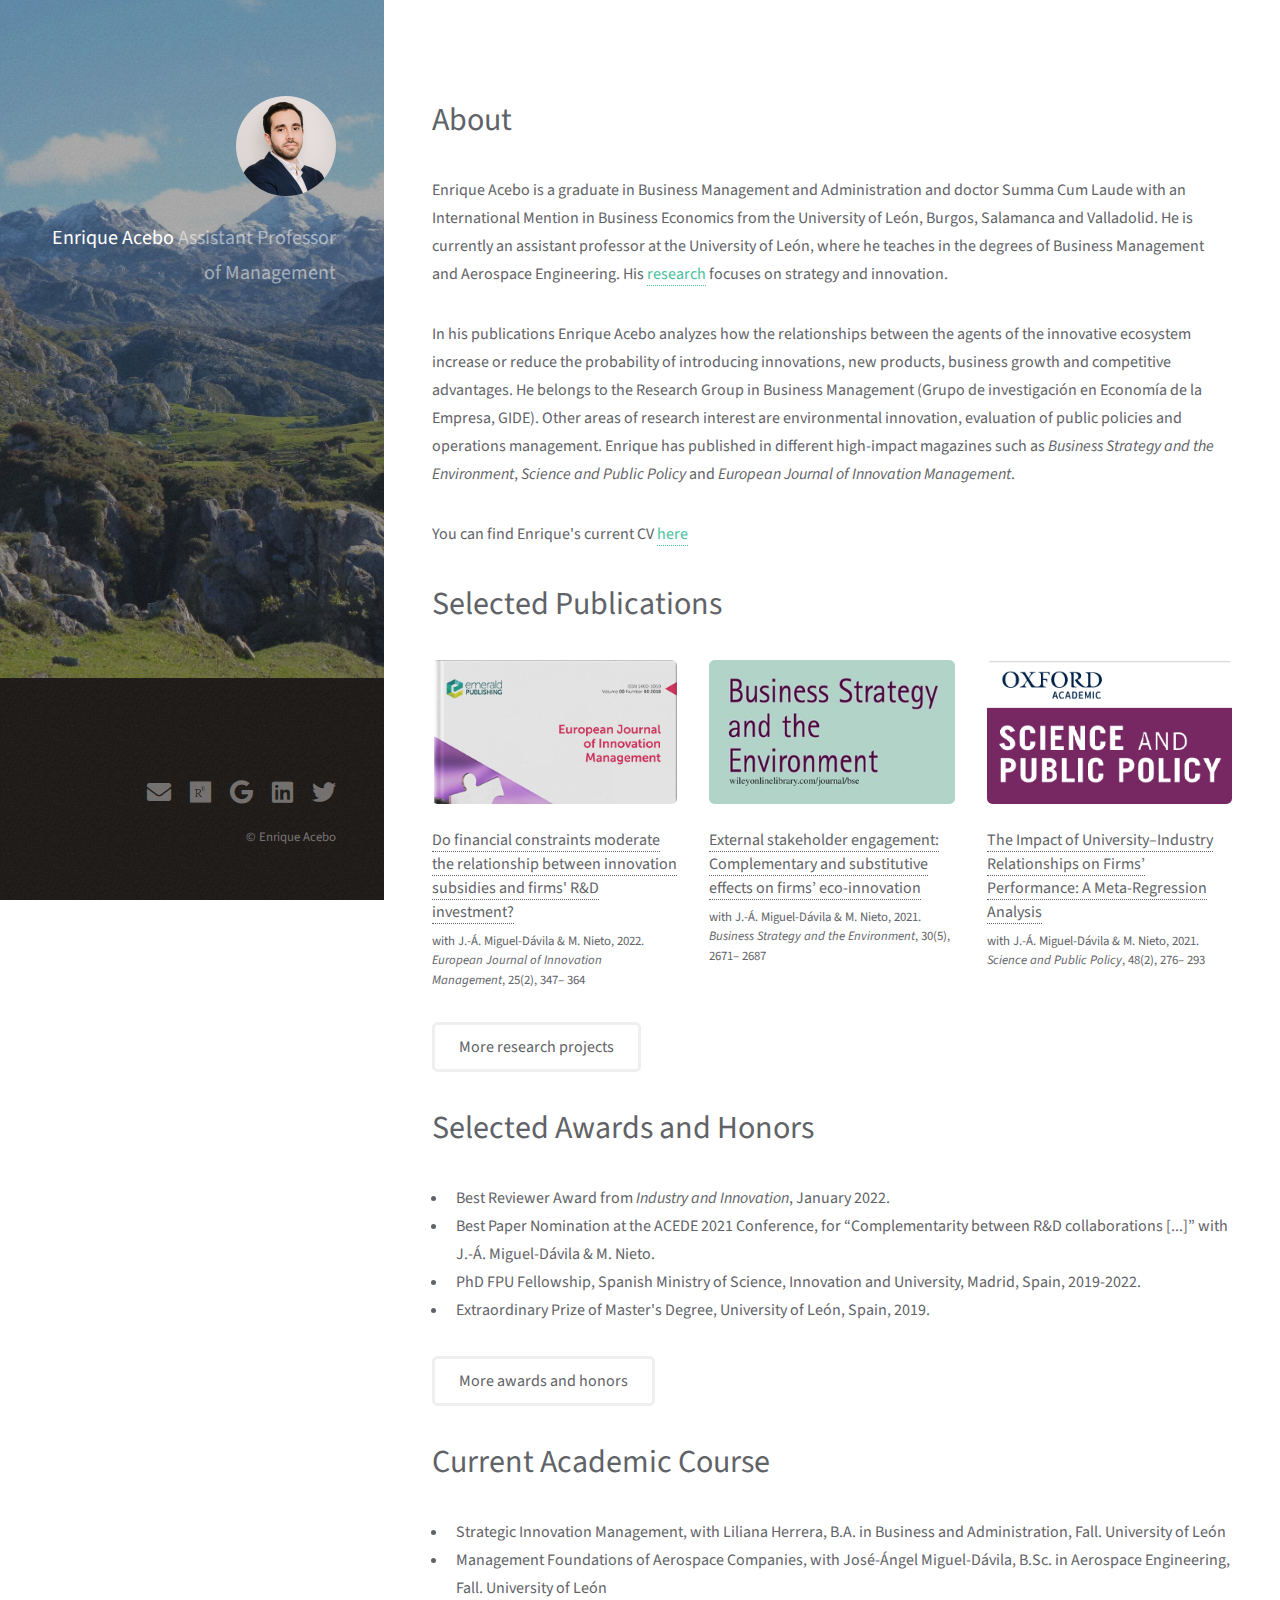
==== commit 91e72039: "New bio" ====
--- a/index.html
+++ b/index.html
@@ -8,7 +8,6 @@
 		<meta charset="utf-8" />
 		<meta name="viewport" content="width=device-width, initial-scale=1, user-scalable=no" />
 		<link rel="stylesheet" href="assets/css/main.css" />
-		<meta name="google-site-verification" content="g1KPRmOjGbNd3PN791VLiEZr6ojhPoYkdKJZuO1dILE" />
 	</head>
 
 	<body class="is-preload">
@@ -41,38 +40,29 @@
 				<!-- One -->
 					<section id="one">
 						<h1>About</h1>
-							<p><b>I am an <strong> Assistant Professor in Managament </strong>
-								at the University of León (Spain).
-								Through my <a href="research.html"> research</a>,
-								I study how firms interact with other crucial agents of the
-								<u>innovation ecosystem</u> to leverage new products,
-								growth and competitive advantages. I am focused on
-								empirical research using ideas from various disciplines,
-								including economics, geography, and business strategy.
-								My work provides useful insights for managers
-								and policymakers.</p></b>
+							<p><b>Enrique Acebo is a graduate in Business Management and
+								Administration and doctor <strong>Summa Cum Laude</strong> with
+								an International Mention in Business Economics from the
+								University of León, Burgos, Salamanca and Valladolid.
+								He is currently an assistant professor at the University
+								of León, where he teaches in the degrees of Business
+								Management and Aerospace Engineering.
+								His <a href="research.html"> research</a> focuses on strategy and innovation.
+								</p>
+								<p>In his publications Enrique Acebo analyzes how the relationships
+								between the agents of the innovative ecosystem increase or
+								reduce the probability of introducing innovations,
+								new products, business growth and competitive advantages.
+								He belongs to the Research Group in Business Management
+								(Grupo de investigación en Economía de la Empresa, GIDE).
+								Other areas of research interest are environmental innovation,
+								 evaluation of public policies and operations management.
+								 Enrique has published in different high-impact magazines
+								 such as <i>Business Strategy and the Environment</i>,
+								<i>Science and Public Policy</i> and <i>European Journal
+								 of Innovation Management</i>.</p>
 
-							<p><b>In 2018, I was awarded one of the seventeen FPU predoctoral
-								fellowships available in Spain for doctoral studies.
-								As part of the FPU program, I teach "Innovation Management"
-								and "Management Foundations" courses.
-								During 2022, I visited the Department of Strategy and
-								Innovation of the Copenhague Business School.</p></b>
-
-							<p><b>My work has been published in well-known journals like
-								<i>Business Strategy and the Environment</i>,
-								<i>Science and Public Policy</i> and
-								<i>European Journal of Innovation Management</i> and
-								presented in prestigious international conferences such as
-								<i>DRUID</i> and <i>ACEDE</i>.</p></b>
-
-							<p><b>Thank you for visiting my website,</p></b>
-							<p></p>
-
-							<p><strong><i>Enrique Acebo</i></strong></p>
-							<p></p>
-
-							<p>You can find my current CV
+							<p>You can find Enrique's current CV
 								<a href="documents/others/cv_Enrique_Acebo.pdf"> here</a>
 							</p>
 
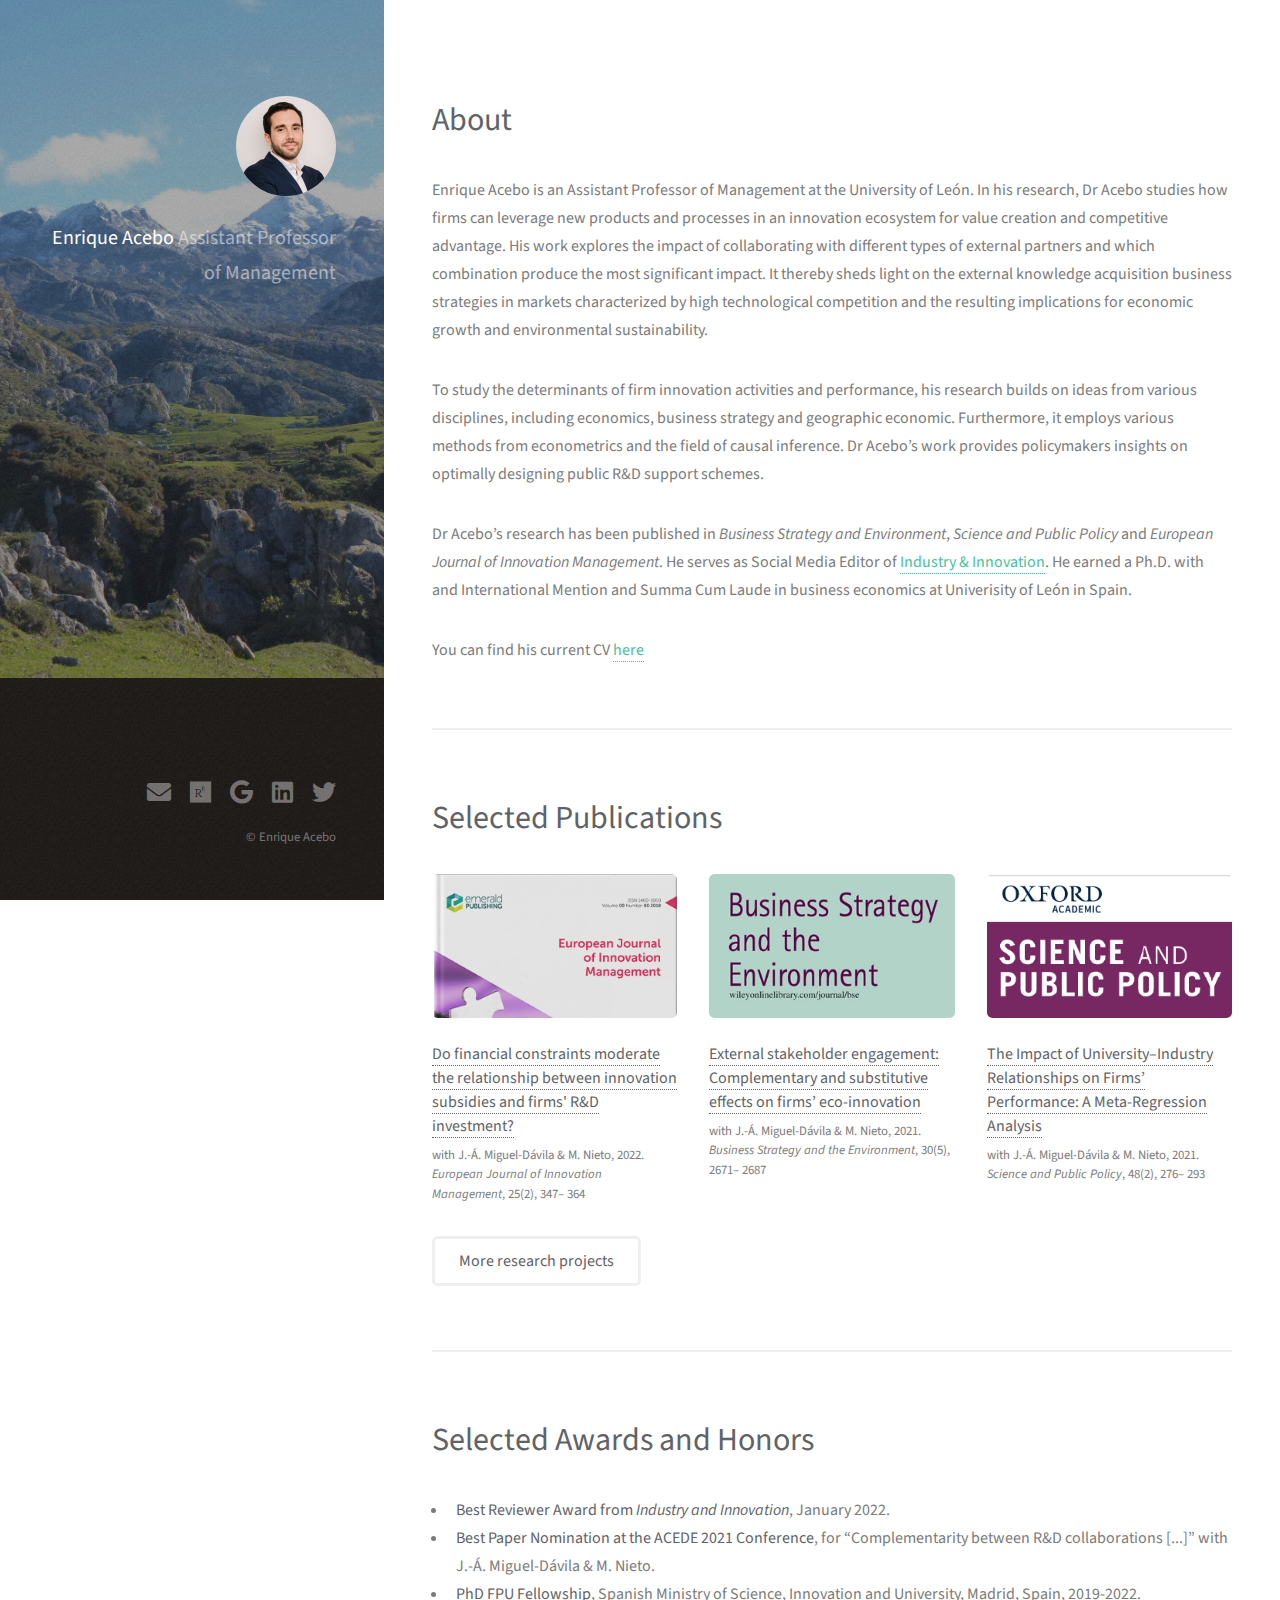
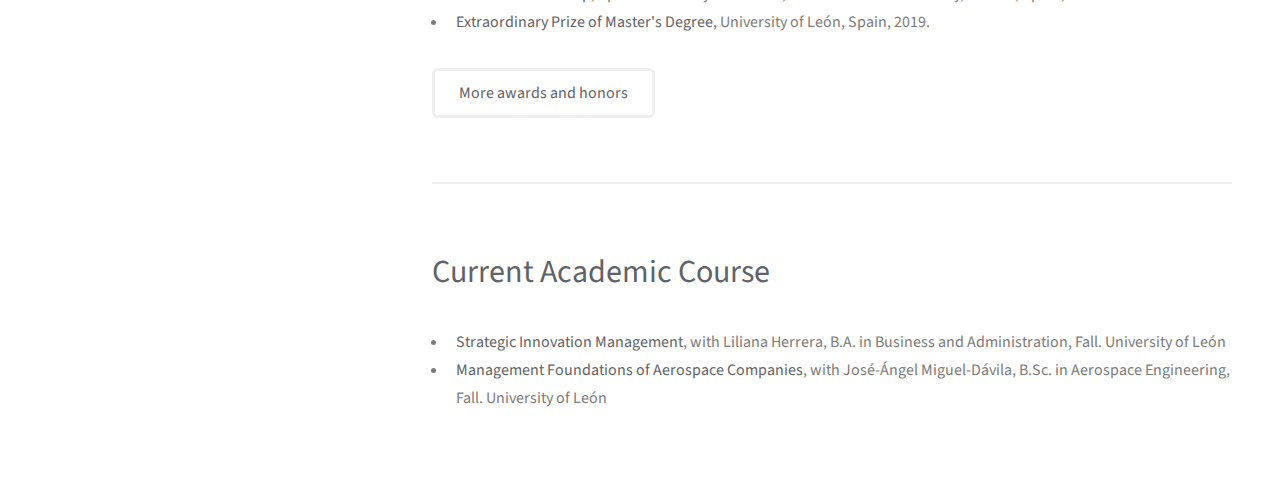
==== commit 1826f92a: "new publication" ====
--- a/index.html
+++ b/index.html
@@ -4,7 +4,7 @@
 -->
 <html>
 	<head>
-		<title>Enrique Acebo</title>
+		<title>Enrique Acebo, Ph.D. – Personal Website</title>
 		<meta charset="utf-8" />
 		<meta name="viewport" content="width=device-width, initial-scale=1, user-scalable=no" />
 		<link rel="stylesheet" href="assets/css/main.css" />
@@ -40,29 +40,31 @@
 				<!-- One -->
 					<section id="one">
 						<h1>About</h1>
-							<p><b>Enrique Acebo is a graduate in Business Management and
-								Administration and doctor <strong>Summa Cum Laude</strong> with
-								an International Mention in Business Economics from the
-								University of León, Burgos, Salamanca and Valladolid.
-								He is currently an assistant professor at the University
-								of León, where he teaches in the degrees of Business
-								Management and Aerospace Engineering.
-								His <a href="research.html"> research</a> focuses on strategy and innovation.
-								</p>
-								<p>In his publications Enrique Acebo analyzes how the relationships
-								between the agents of the innovative ecosystem increase or
-								reduce the probability of introducing innovations,
-								new products, business growth and competitive advantages.
-								He belongs to the Research Group in Business Management
-								(Grupo de investigación en Economía de la Empresa, GIDE).
-								Other areas of research interest are environmental innovation,
-								 evaluation of public policies and operations management.
-								 Enrique has published in different high-impact magazines
-								 such as <i>Business Strategy and the Environment</i>,
-								<i>Science and Public Policy</i> and <i>European Journal
-								 of Innovation Management</i>.</p>
+							<p>Enrique Acebo is an Assistant Professor of Management at the University of León.
+								In his research, Dr Acebo studies how firms can leverage new products
+								and processes in an innovation ecosystem for value creation and competitive advantage.
+								His work explores the impact of collaborating with different types of external
+								partners and which combination produce the most significant impact.
+								 It thereby sheds light on the external knowledge acquisition
+								 business strategies in markets characterized by high technological
+								 competition and the resulting implications for economic
+								 growth and environmental sustainability.</p>
 
-							<p>You can find Enrique's current CV
+								 <p>To study the determinants of firm innovation activities and performance,
+								 his research builds on ideas from various disciplines, including economics,
+								 business strategy and geographic economic. Furthermore, it employs various
+								 methods from econometrics and the field of causal inference. Dr Acebo’s work
+								 provides policymakers insights on optimally designing public R&D support schemes.</p>
+
+								<p>Dr Acebo’s research has been published in <i>Business Strategy and Environment</i>,
+								<i>Science and Public Policy</i> and <i>European Journal of Innovation Management</i>.
+								He serves as Social Media Editor of
+								<a href="https://www.tandfonline.com/toc/ciai20/current"> Industry & Innovation</a>.
+								He earned a Ph.D. with and International Mention and Summa Cum Laude
+								in business economics at Univerisity of León in Spain.</p>
+</p>
+
+							<p>You can find his current CV
 								<a href="documents/others/cv_Enrique_Acebo.pdf"> here</a>
 							</p>
 
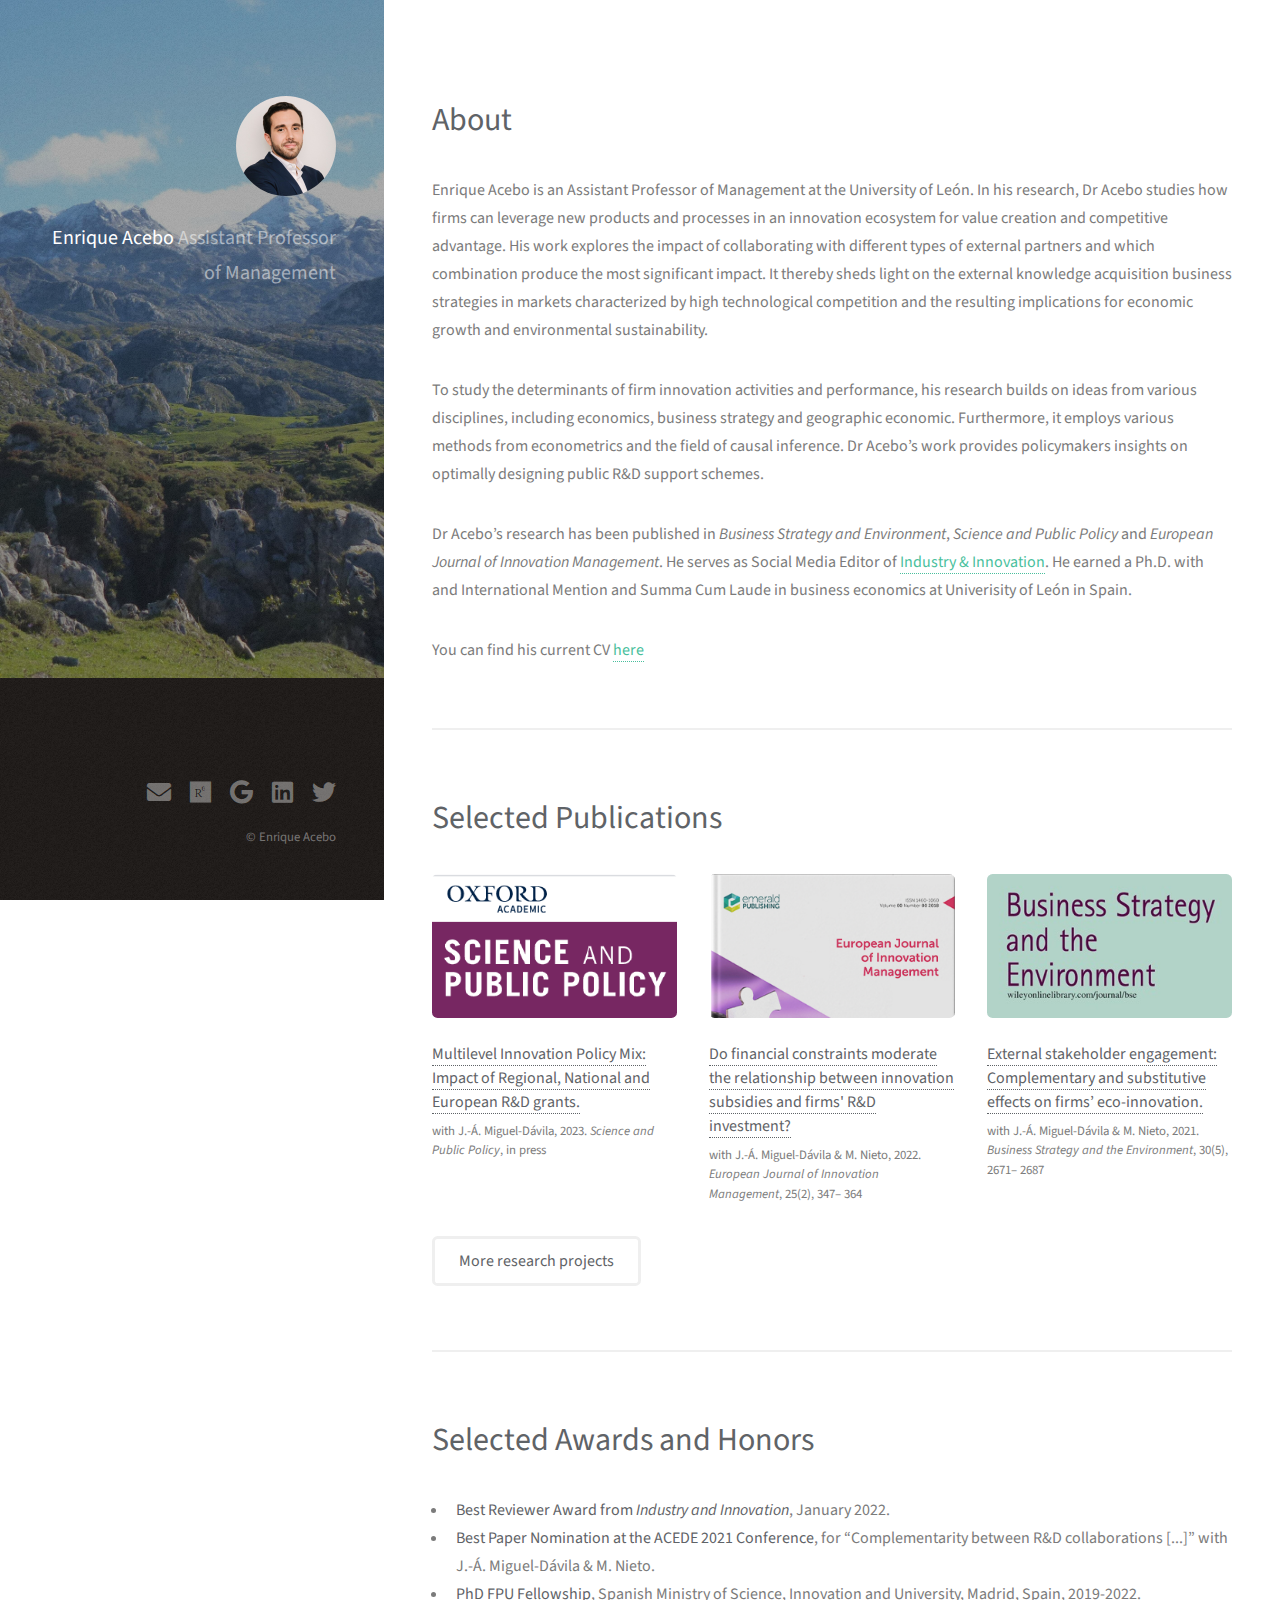
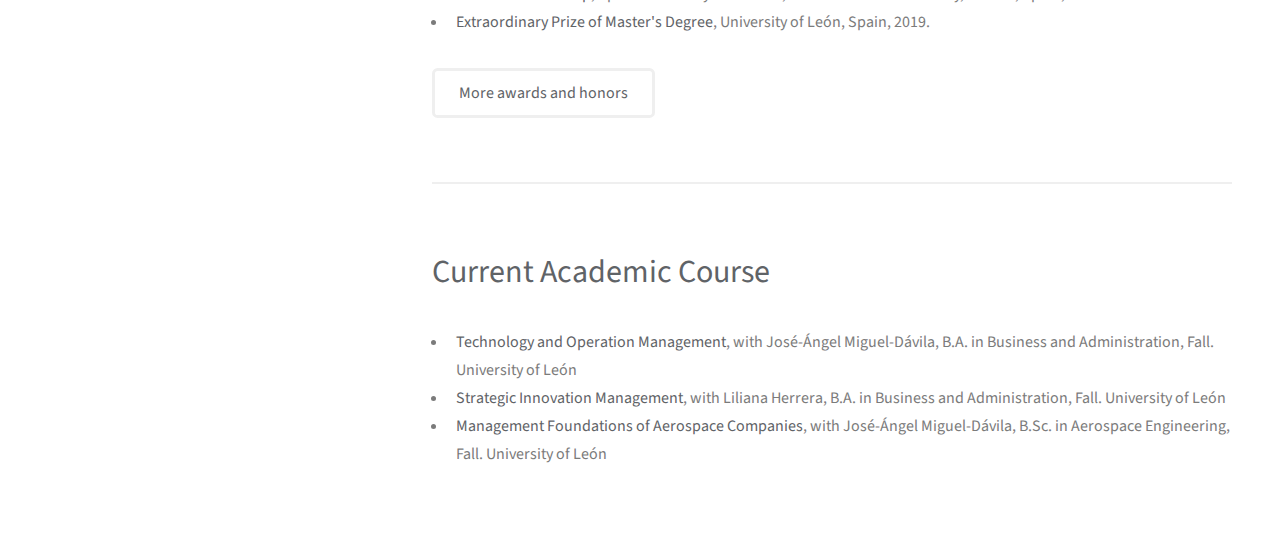
==== commit 2a1b546f: "SPP (2023) - open access" ====
--- a/index.html
+++ b/index.html
@@ -76,6 +76,15 @@
 						<div class="row">
 
 							<article class="col-4 col-12-xsmall work-item">
+								<img src="images/thumbs/spp-318x187.png" class="image fit thumb" alt="" /></a>
+							<h3><a href="https://academic.oup.com/spp/advance-article/doi/10.1093/scipol/scad057/7329737?utm_source=authortollfreelink&utm_campaign=spp&utm_medium=email&guestAccessKey=707f14f8-6c1a-487d-a530-18a43e8f2030">
+								Multilevel Innovation Policy Mix: 
+								Impact of Regional, National and European R&D grants.</a></h3>
+							<p>with J.-Á. Miguel‐Dávila, 2023.
+							<i> Science and Public Policy</i>, in press
+							</article>
+
+							<article class="col-4 col-12-xsmall work-item">
 									<img src="images/thumbs/ejim-318x187.png" class="image fit thumb" alt="" /></a>
 								<h3><a href="https://doi.org/10.1108/EJIM-07-2020-0286">
 									Do financial constraints moderate the relationship between
@@ -89,18 +98,9 @@
 								<img src="images/thumbs/bse-318x187.jpg" class="image fit thumb" alt="" /></a>
 								<h3><a href="https://doi.org/10.1002/bse.2770">
 								External stakeholder engagement: Complementary and substitutive
-									effects on firms’ eco‐innovation</a></h3>
+									effects on firms’ eco‐innovation.</a></h3>
 								<p>with J.-Á. Miguel‐Dávila & M. Nieto, 2021.
 								<i> Business Strategy and the Environment</i>, 30(5), 2671– 2687
-							</article>
-
-							<article class="col-4 col-12-xsmall work-item">
-									<img src="images/thumbs/spp-318x187.png" class="image fit thumb" alt="" /></a>
-								<h3><a href="https://doi.org/10.1093/scipol/scab025">
-									The Impact of University–Industry Relationships on Firms’
-									Performance: A Meta-Regression Analysis</a></h3>
-								<p>with J.-Á. Miguel‐Dávila & M. Nieto, 2021.
-								<i> Science and Public Policy</i>, 48(2), 276– 293
 							</article>
 
 						</div>
@@ -137,6 +137,8 @@
 					<section id="four">
 						<h1>Current Academic Course</h1>
 						<ul>
+							<li><b>Technology and Operation Management</b>, with José-Ángel Miguel-Dávila,
+								B.A. in Business and Administration, Fall. University of León</li>
 							<li><b>Strategic Innovation Management</b>, with Liliana Herrera,
 								B.A. in Business and Administration, Fall. University of León</li>
 							<li><b>Management Foundations of Aerospace Companies</b>,
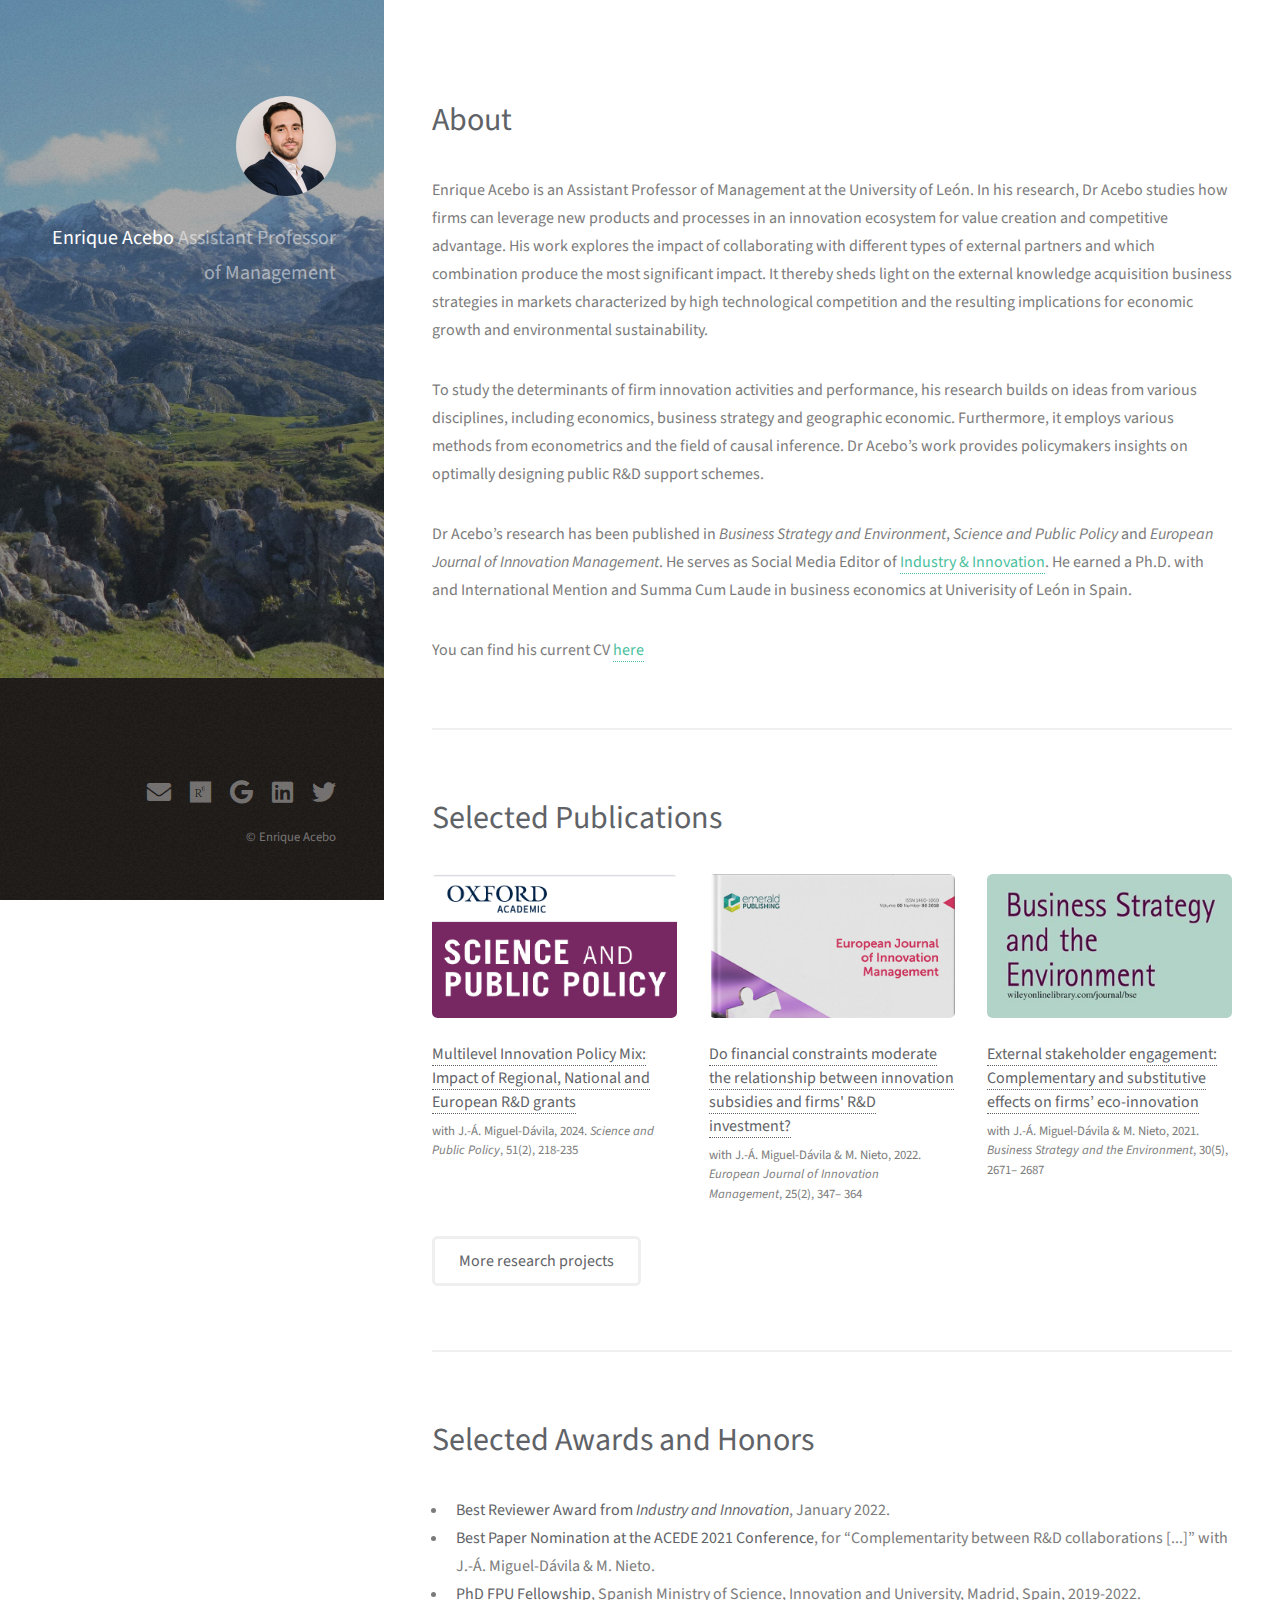
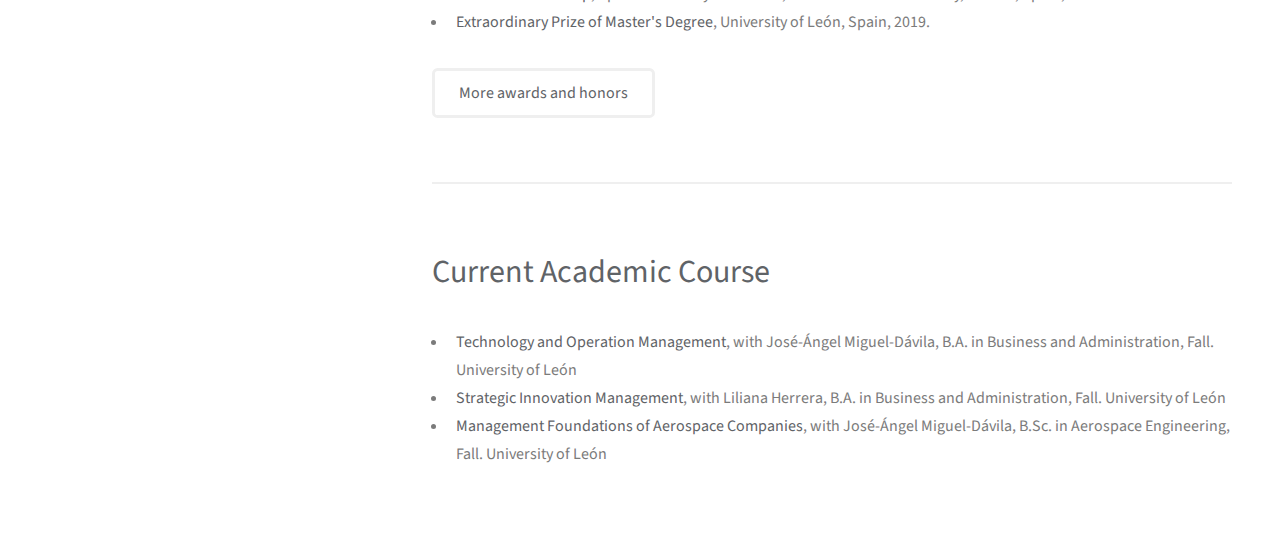
==== commit 1090de6e: "Update index with spp 2024 publication.html" ====
--- a/index.html
+++ b/index.html
@@ -13,22 +13,22 @@
 	<body class="is-preload">
 
 		<!-- Header -->
-			<header id="header">
-				<div class="inner">
-					<a href="#" class="image avatar"><img src="images/avatar.jpeg" alt="" /></a>
-					<h1><strong>Enrique Acebo</strong><br />
-						Assistant Professor of Management	</h1>
-				</div>
+		<header id="header">
+			<div class="inner">
+				<a href="#" class="image avatar"><img src="images/avatar.jpeg" alt="" /></a>
+				<h1><strong>Enrique Acebo</strong><br />
+					Assistant Professor of Management	</h1>
+			</div>
 <!--				  <nav>
-						<ul style="list-style-type:none;">
-					      <li><a href="#one"> About</a></li>
-								<li><a href="#two"> Research</a></li>
-								<li><a href="#three"> Awards</a></li>
-								<li><a href="#four"> Teaching</a></li>
-				    </ul>
-				  </nav> -->
-				</section>
-			</header>
+					<ul style="list-style-type:none;">
+					  <li><a href="#one"> About</a></li>
+							<li><a href="#two"> Research</a></li>
+							<li><a href="#three"> Awards</a></li>
+							<li><a href="#four"> Teaching</a></li>
+				</ul>
+			  </nav> -->
+			</section>
+		</header>
 
 		<!-- API Almetrics-->
 		<script type='text/javascript' src='https://d1bxh8uas1mnw7.cloudfront.net/assets/embed.js'>
@@ -79,9 +79,9 @@
 								<img src="images/thumbs/spp-318x187.png" class="image fit thumb" alt="" /></a>
 							<h3><a href="https://academic.oup.com/spp/advance-article/doi/10.1093/scipol/scad057/7329737?utm_source=authortollfreelink&utm_campaign=spp&utm_medium=email&guestAccessKey=707f14f8-6c1a-487d-a530-18a43e8f2030">
 								Multilevel Innovation Policy Mix: 
-								Impact of Regional, National and European R&D grants.</a></h3>
-							<p>with J.-Á. Miguel‐Dávila, 2023.
-							<i> Science and Public Policy</i>, in press
+								Impact of Regional, National and European R&D grants</a></h3>
+							<p>with J.-Á. Miguel‐Dávila, 2024.
+							<i> Science and Public Policy</i>, 51(2), 218-235
 							</article>
 
 							<article class="col-4 col-12-xsmall work-item">
@@ -98,7 +98,7 @@
 								<img src="images/thumbs/bse-318x187.jpg" class="image fit thumb" alt="" /></a>
 								<h3><a href="https://doi.org/10.1002/bse.2770">
 								External stakeholder engagement: Complementary and substitutive
-									effects on firms’ eco‐innovation.</a></h3>
+									effects on firms’ eco‐innovation</a></h3>
 								<p>with J.-Á. Miguel‐Dávila & M. Nieto, 2021.
 								<i> Business Strategy and the Environment</i>, 30(5), 2671– 2687
 							</article>
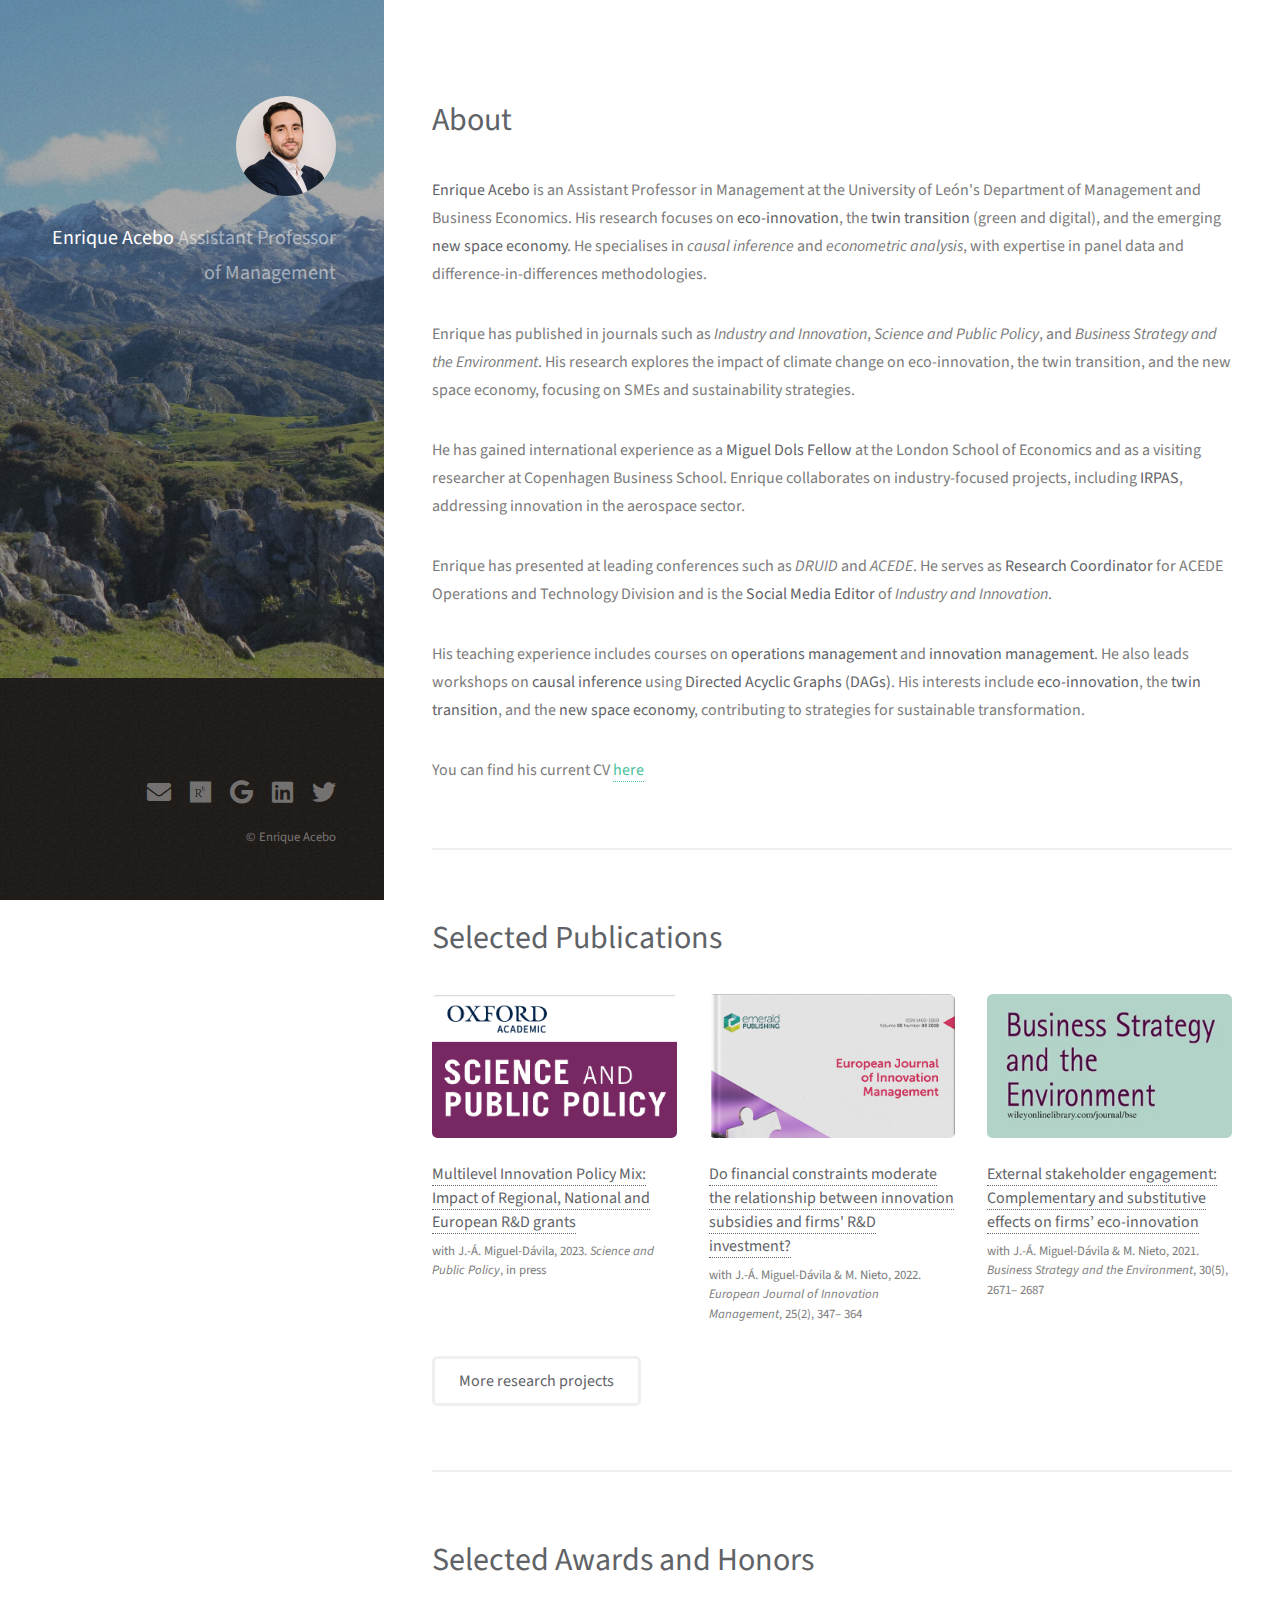
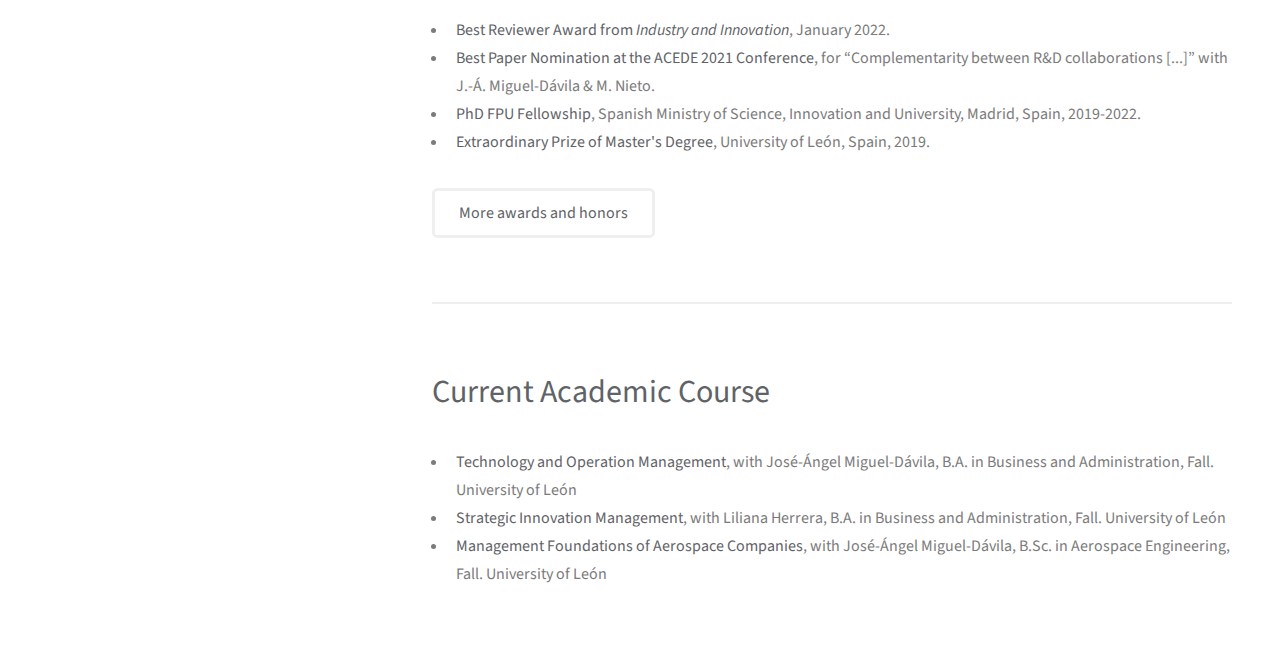
==== commit dff55039: "Add files via upload" ====
--- a/index.html
+++ b/index.html
@@ -13,22 +13,22 @@
 	<body class="is-preload">
 
 		<!-- Header -->
-		<header id="header">
-			<div class="inner">
-				<a href="#" class="image avatar"><img src="images/avatar.jpeg" alt="" /></a>
-				<h1><strong>Enrique Acebo</strong><br />
-					Assistant Professor of Management	</h1>
-			</div>
+			<header id="header">
+				<div class="inner">
+					<a href="#" class="image avatar"><img src="images/avatar.jpeg" alt="" /></a>
+					<h1><strong>Enrique Acebo</strong><br />
+						Assistant Professor of Management	</h1>
+				</div>
 <!--				  <nav>
-					<ul style="list-style-type:none;">
-					  <li><a href="#one"> About</a></li>
-							<li><a href="#two"> Research</a></li>
-							<li><a href="#three"> Awards</a></li>
-							<li><a href="#four"> Teaching</a></li>
-				</ul>
-			  </nav> -->
-			</section>
-		</header>
+						<ul style="list-style-type:none;">
+					      <li><a href="#one"> About</a></li>
+								<li><a href="#two"> Research</a></li>
+								<li><a href="#three"> Awards</a></li>
+								<li><a href="#four"> Teaching</a></li>
+				    </ul>
+				  </nav> -->
+				</section>
+			</header>
 
 		<!-- API Almetrics-->
 		<script type='text/javascript' src='https://d1bxh8uas1mnw7.cloudfront.net/assets/embed.js'>
@@ -40,29 +40,36 @@
 				<!-- One -->
 					<section id="one">
 						<h1>About</h1>
-							<p>Enrique Acebo is an Assistant Professor of Management at the University of León.
-								In his research, Dr Acebo studies how firms can leverage new products
-								and processes in an innovation ecosystem for value creation and competitive advantage.
-								His work explores the impact of collaborating with different types of external
-								partners and which combination produce the most significant impact.
-								 It thereby sheds light on the external knowledge acquisition
-								 business strategies in markets characterized by high technological
-								 competition and the resulting implications for economic
-								 growth and environmental sustainability.</p>
-
-								 <p>To study the determinants of firm innovation activities and performance,
-								 his research builds on ideas from various disciplines, including economics,
-								 business strategy and geographic economic. Furthermore, it employs various
-								 methods from econometrics and the field of causal inference. Dr Acebo’s work
-								 provides policymakers insights on optimally designing public R&D support schemes.</p>
-
-								<p>Dr Acebo’s research has been published in <i>Business Strategy and Environment</i>,
-								<i>Science and Public Policy</i> and <i>European Journal of Innovation Management</i>.
-								He serves as Social Media Editor of
-								<a href="https://www.tandfonline.com/toc/ciai20/current"> Industry & Innovation</a>.
-								He earned a Ph.D. with and International Mention and Summa Cum Laude
-								in business economics at Univerisity of León in Spain.</p>
-</p>
+						<p>
+							<strong>Enrique Acebo</strong> is an Assistant Professor in Management at the University  
+							of León's Department of Management and Business Economics. His research focuses on  
+							<strong>eco-innovation</strong>, the <strong>twin transition</strong> (green and digital), and the emerging  
+							<strong>new space economy</strong>. He specialises in <em>causal inference</em> and <em>econometric analysis</em>,  
+							with expertise in panel data and difference-in-differences methodologies.
+						</p>
+						<p>
+							Enrique has published in journals such as <em>Industry and Innovation</em>, <em>Science  
+							and Public Policy</em>, and <em>Business Strategy and the Environment</em>. His research  
+							explores the impact of climate change on eco-innovation, the twin transition,  
+							and the new space economy, focusing on SMEs and sustainability strategies.
+						</p>
+						<p>
+							He has gained international experience as a <strong>Miguel Dols Fellow</strong> at the  
+							London School of Economics and as a visiting researcher at Copenhagen Business  
+							School. Enrique collaborates on industry-focused projects, including <strong>IRPAS</strong>,  
+							addressing innovation in the aerospace sector.
+						</p>
+						<p>
+							Enrique has presented at leading conferences such as <em>DRUID</em> and <em>ACEDE</em>.  
+							He serves as <strong>Research Coordinator</strong> for ACEDE Operations and Technology Division  
+							and is the <strong>Social Media Editor</strong> of <em>Industry and Innovation</em>.
+						</p>
+						<p>
+							His teaching experience includes courses on <strong>operations management</strong> and <strong>innovation  
+							management</strong>. He also leads workshops on <strong>causal inference</strong> using <strong>Directed  
+							Acyclic Graphs (DAGs)</strong>. His interests include <strong>eco-innovation</strong>, the <strong>twin transition</strong>,  
+							and the <strong>new space economy</strong>, contributing to strategies for sustainable transformation.
+						</p>			
 
 							<p>You can find his current CV
 								<a href="documents/others/cv_Enrique_Acebo.pdf"> here</a>
@@ -80,8 +87,8 @@
 							<h3><a href="https://academic.oup.com/spp/advance-article/doi/10.1093/scipol/scad057/7329737?utm_source=authortollfreelink&utm_campaign=spp&utm_medium=email&guestAccessKey=707f14f8-6c1a-487d-a530-18a43e8f2030">
 								Multilevel Innovation Policy Mix: 
 								Impact of Regional, National and European R&D grants</a></h3>
-							<p>with J.-Á. Miguel‐Dávila, 2024.
-							<i> Science and Public Policy</i>, 51(2), 218-235
+							<p>with J.-Á. Miguel‐Dávila, 2023.
+							<i> Science and Public Policy</i>, in press
 							</article>
 
 							<article class="col-4 col-12-xsmall work-item">
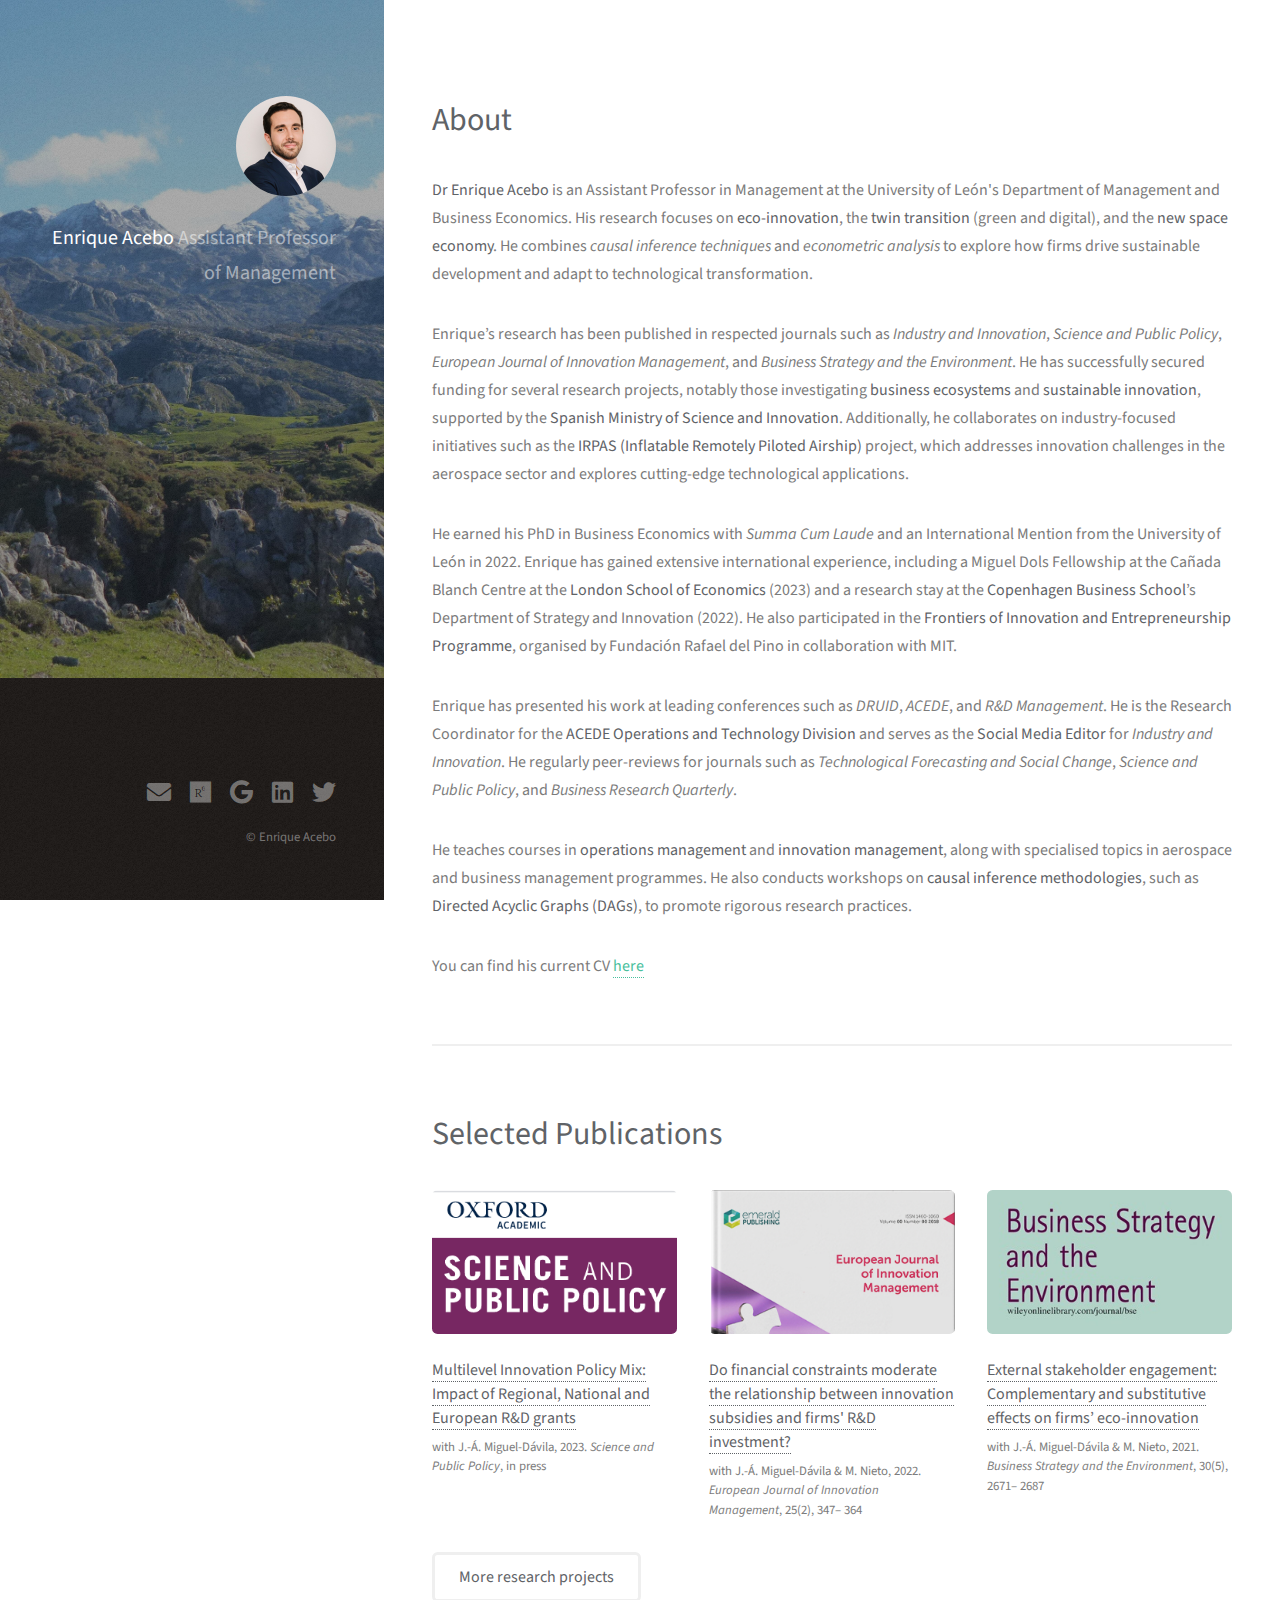
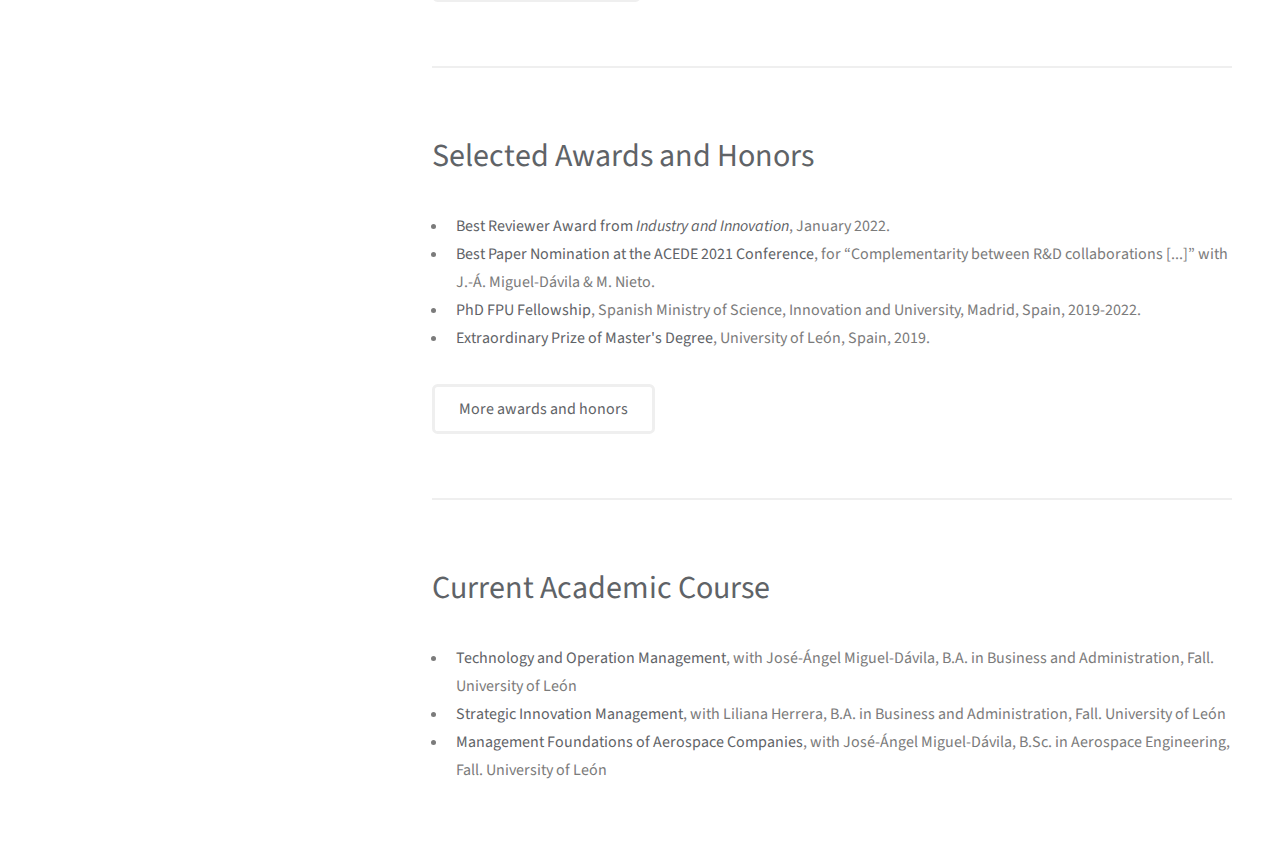
==== commit de2c6a0f: "bio2" ====
--- a/index.html
+++ b/index.html
@@ -41,35 +41,46 @@
 					<section id="one">
 						<h1>About</h1>
 						<p>
-							<strong>Enrique Acebo</strong> is an Assistant Professor in Management at the University  
-							of León's Department of Management and Business Economics. His research focuses on  
-							<strong>eco-innovation</strong>, the <strong>twin transition</strong> (green and digital), and the emerging  
-							<strong>new space economy</strong>. He specialises in <em>causal inference</em> and <em>econometric analysis</em>,  
-							with expertise in panel data and difference-in-differences methodologies.
+							<strong>Dr Enrique Acebo</strong> is an Assistant Professor in Management at the University of León's 
+							Department of Management and Business Economics. His research focuses on <strong>eco-innovation</strong>, 
+							the <strong>twin transition</strong> (green and digital), and the <strong>new space economy</strong>. He combines 
+							<em>causal inference techniques</em> and <em>econometric analysis</em> to explore how firms drive 
+							sustainable development and adapt to technological transformation.
 						</p>
 						<p>
-							Enrique has published in journals such as <em>Industry and Innovation</em>, <em>Science  
-							and Public Policy</em>, and <em>Business Strategy and the Environment</em>. His research  
-							explores the impact of climate change on eco-innovation, the twin transition,  
-							and the new space economy, focusing on SMEs and sustainability strategies.
+							Enrique’s research has been published in respected journals such as 
+							<em>Industry and Innovation</em>, <em>Science and Public Policy</em>, 
+							<em>European Journal of Innovation Management</em>, and 
+							<em>Business Strategy and the Environment</em>. He has successfully secured funding for several 
+							research projects, notably those investigating <strong>business ecosystems</strong> and 
+							<strong>sustainable innovation</strong>, supported by the <strong>Spanish Ministry of Science and Innovation</strong>. 
+							Additionally, he collaborates on industry-focused initiatives such as the <strong>IRPAS 
+							(Inflatable Remotely Piloted Airship)</strong> project, which addresses innovation challenges in 
+							the aerospace sector and explores cutting-edge technological applications.
 						</p>
 						<p>
-							He has gained international experience as a <strong>Miguel Dols Fellow</strong> at the  
-							London School of Economics and as a visiting researcher at Copenhagen Business  
-							School. Enrique collaborates on industry-focused projects, including <strong>IRPAS</strong>,  
-							addressing innovation in the aerospace sector.
+							He earned his PhD in Business Economics with <em>Summa Cum Laude</em> and an International 
+							Mention from the University of León in 2022. Enrique has gained 
+							extensive international experience, including a Miguel Dols Fellowship at the 
+							Cañada Blanch Centre at the <strong>London School of Economics</strong> (2023) and a research stay 
+							at the <strong>Copenhagen Business School</strong>’s Department of Strategy and Innovation (2022). 
+							He also participated in the <strong>Frontiers of Innovation and Entrepreneurship Programme</strong>, 
+							organised by Fundación Rafael del Pino in collaboration with MIT.
 						</p>
 						<p>
-							Enrique has presented at leading conferences such as <em>DRUID</em> and <em>ACEDE</em>.  
-							He serves as <strong>Research Coordinator</strong> for ACEDE Operations and Technology Division  
-							and is the <strong>Social Media Editor</strong> of <em>Industry and Innovation</em>.
+							Enrique has presented his work at leading conferences such as <em>DRUID</em>, <em>ACEDE</em>, and 
+							<em>R&D Management</em>. He is the Research Coordinator for the <strong>ACEDE Operations and 
+							Technology Division</strong> and serves as the <strong>Social Media Editor</strong> for 
+							<em>Industry and Innovation</em>. He regularly peer-reviews for journals such as 
+							<em>Technological Forecasting and Social Change</em>, <em>Science and Public Policy</em>, and 
+							<em>Business Research Quarterly</em>.
 						</p>
 						<p>
-							His teaching experience includes courses on <strong>operations management</strong> and <strong>innovation  
-							management</strong>. He also leads workshops on <strong>causal inference</strong> using <strong>Directed  
-							Acyclic Graphs (DAGs)</strong>. His interests include <strong>eco-innovation</strong>, the <strong>twin transition</strong>,  
-							and the <strong>new space economy</strong>, contributing to strategies for sustainable transformation.
-						</p>			
+							He teaches courses in <strong>operations management</strong> and <strong>innovation management</strong>, along 
+							with specialised topics in aerospace and business management programmes. He also conducts 
+							workshops on <strong>causal inference methodologies</strong>, such as <strong>Directed Acyclic Graphs (DAGs)</strong>, 
+							to promote rigorous research practices.
+						</p>
 
 							<p>You can find his current CV
 								<a href="documents/others/cv_Enrique_Acebo.pdf"> here</a>
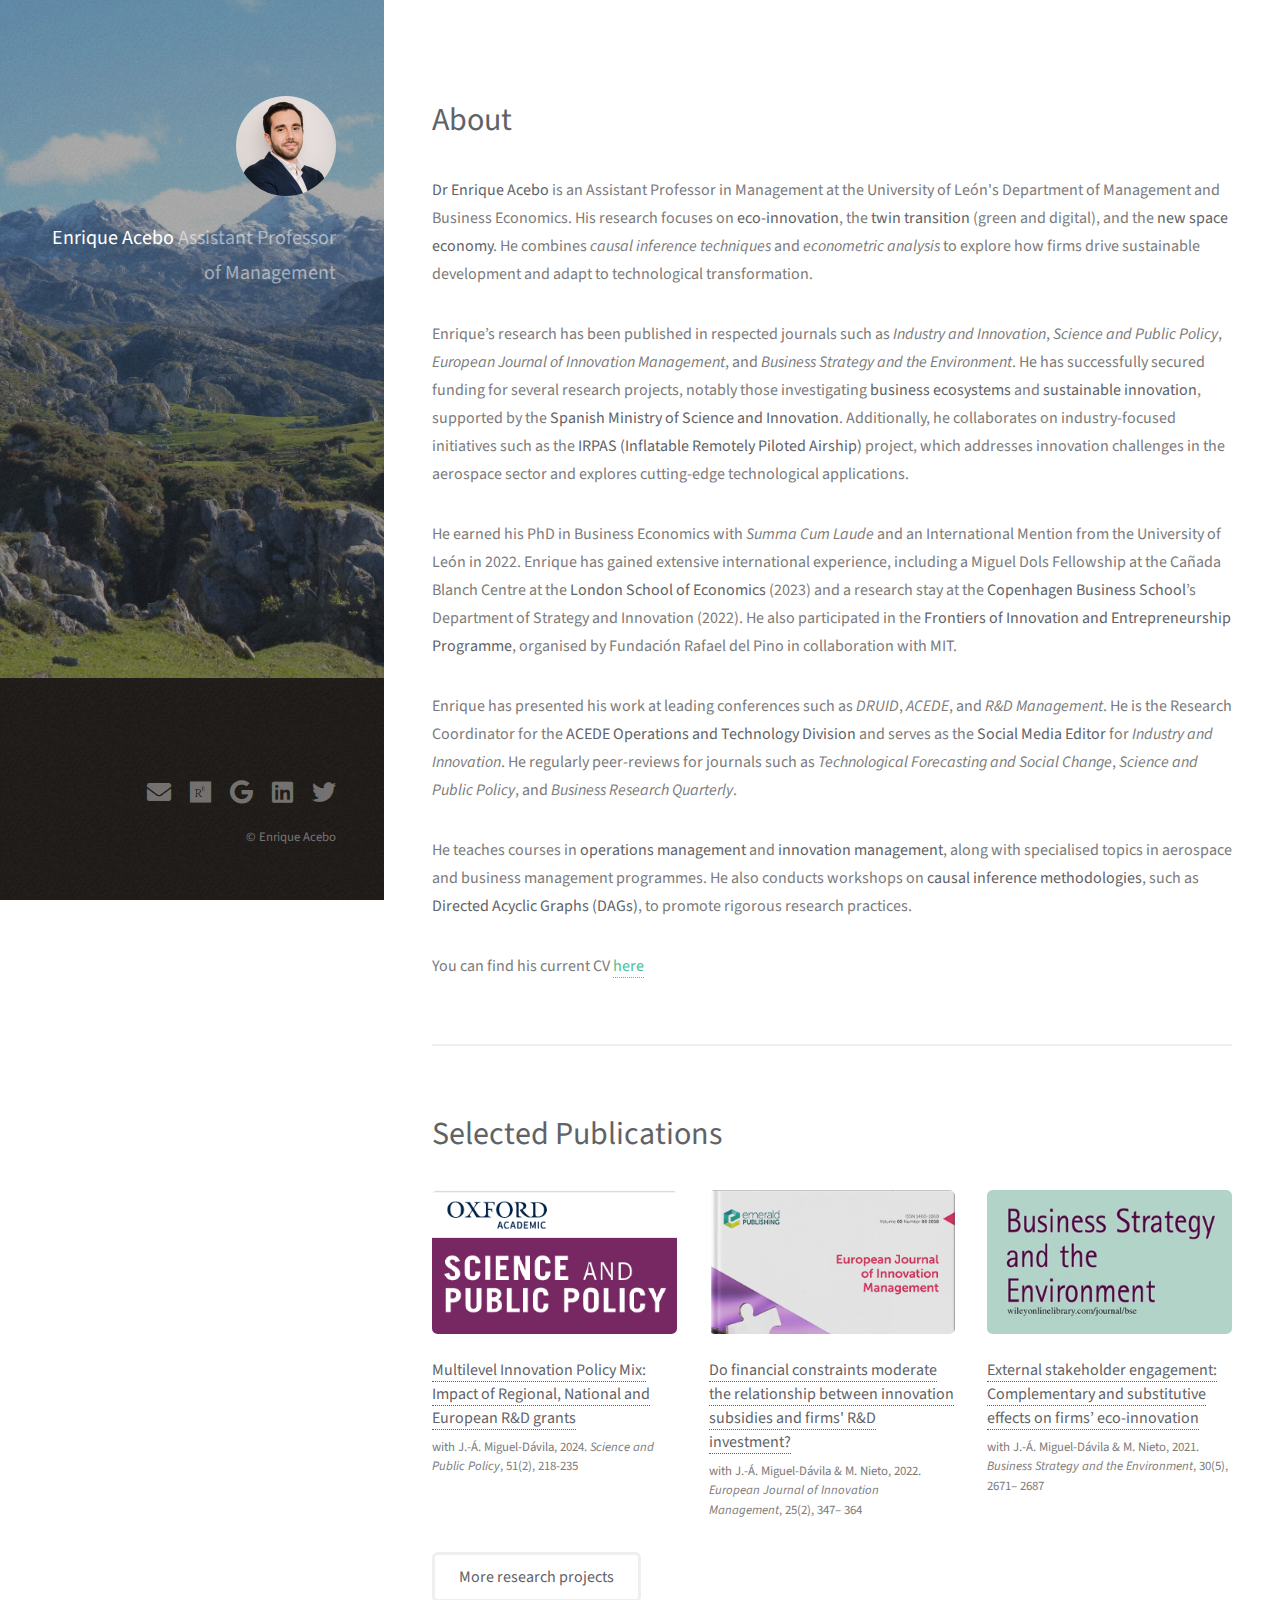
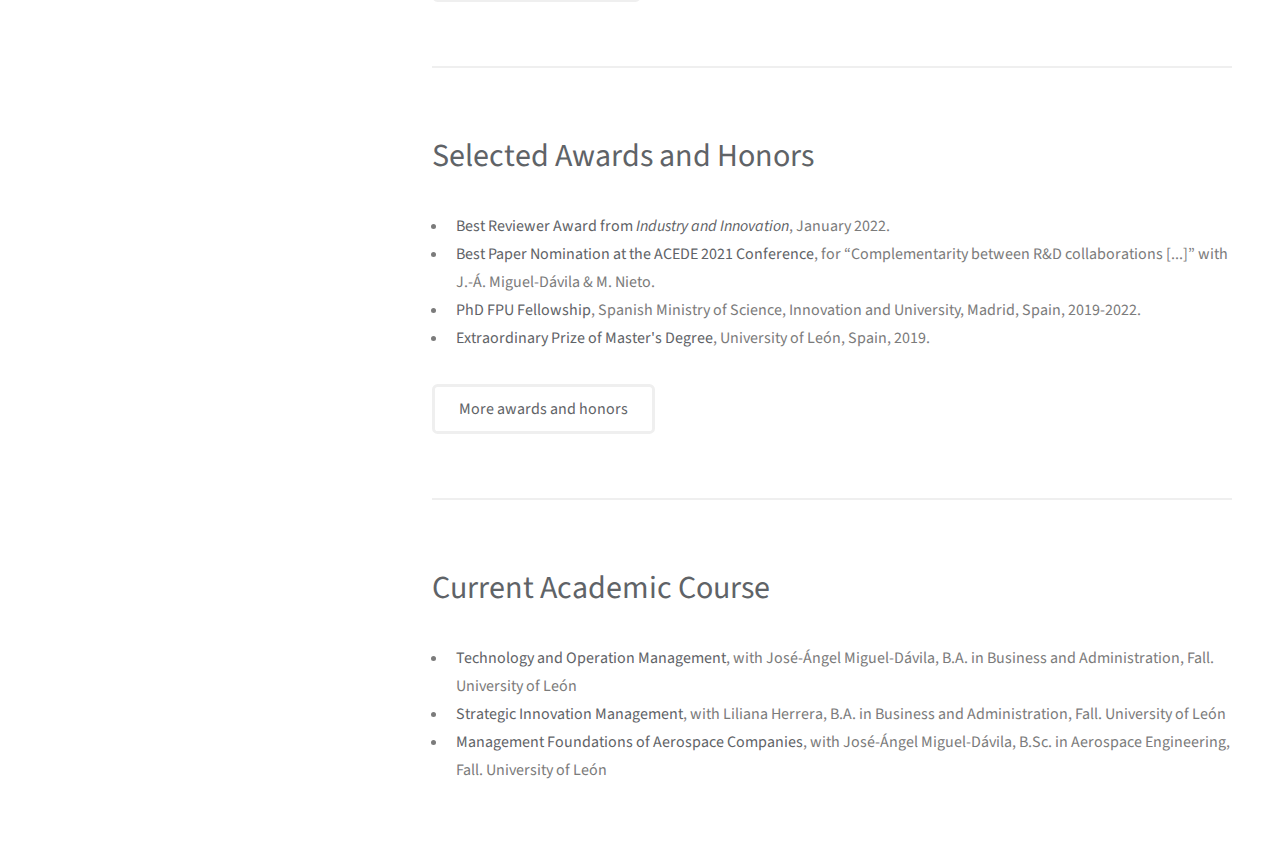
==== commit 3855fc15: "new" ====
--- a/index.html
+++ b/index.html
@@ -98,8 +98,8 @@
 							<h3><a href="https://academic.oup.com/spp/advance-article/doi/10.1093/scipol/scad057/7329737?utm_source=authortollfreelink&utm_campaign=spp&utm_medium=email&guestAccessKey=707f14f8-6c1a-487d-a530-18a43e8f2030">
 								Multilevel Innovation Policy Mix: 
 								Impact of Regional, National and European R&D grants</a></h3>
-							<p>with J.-Á. Miguel‐Dávila, 2023.
-							<i> Science and Public Policy</i>, in press
+							<p>with J.-Á. Miguel‐Dávila, 2024.
+							<i> Science and Public Policy</i>, 51(2), 218-235
 							</article>
 
 							<article class="col-4 col-12-xsmall work-item">
